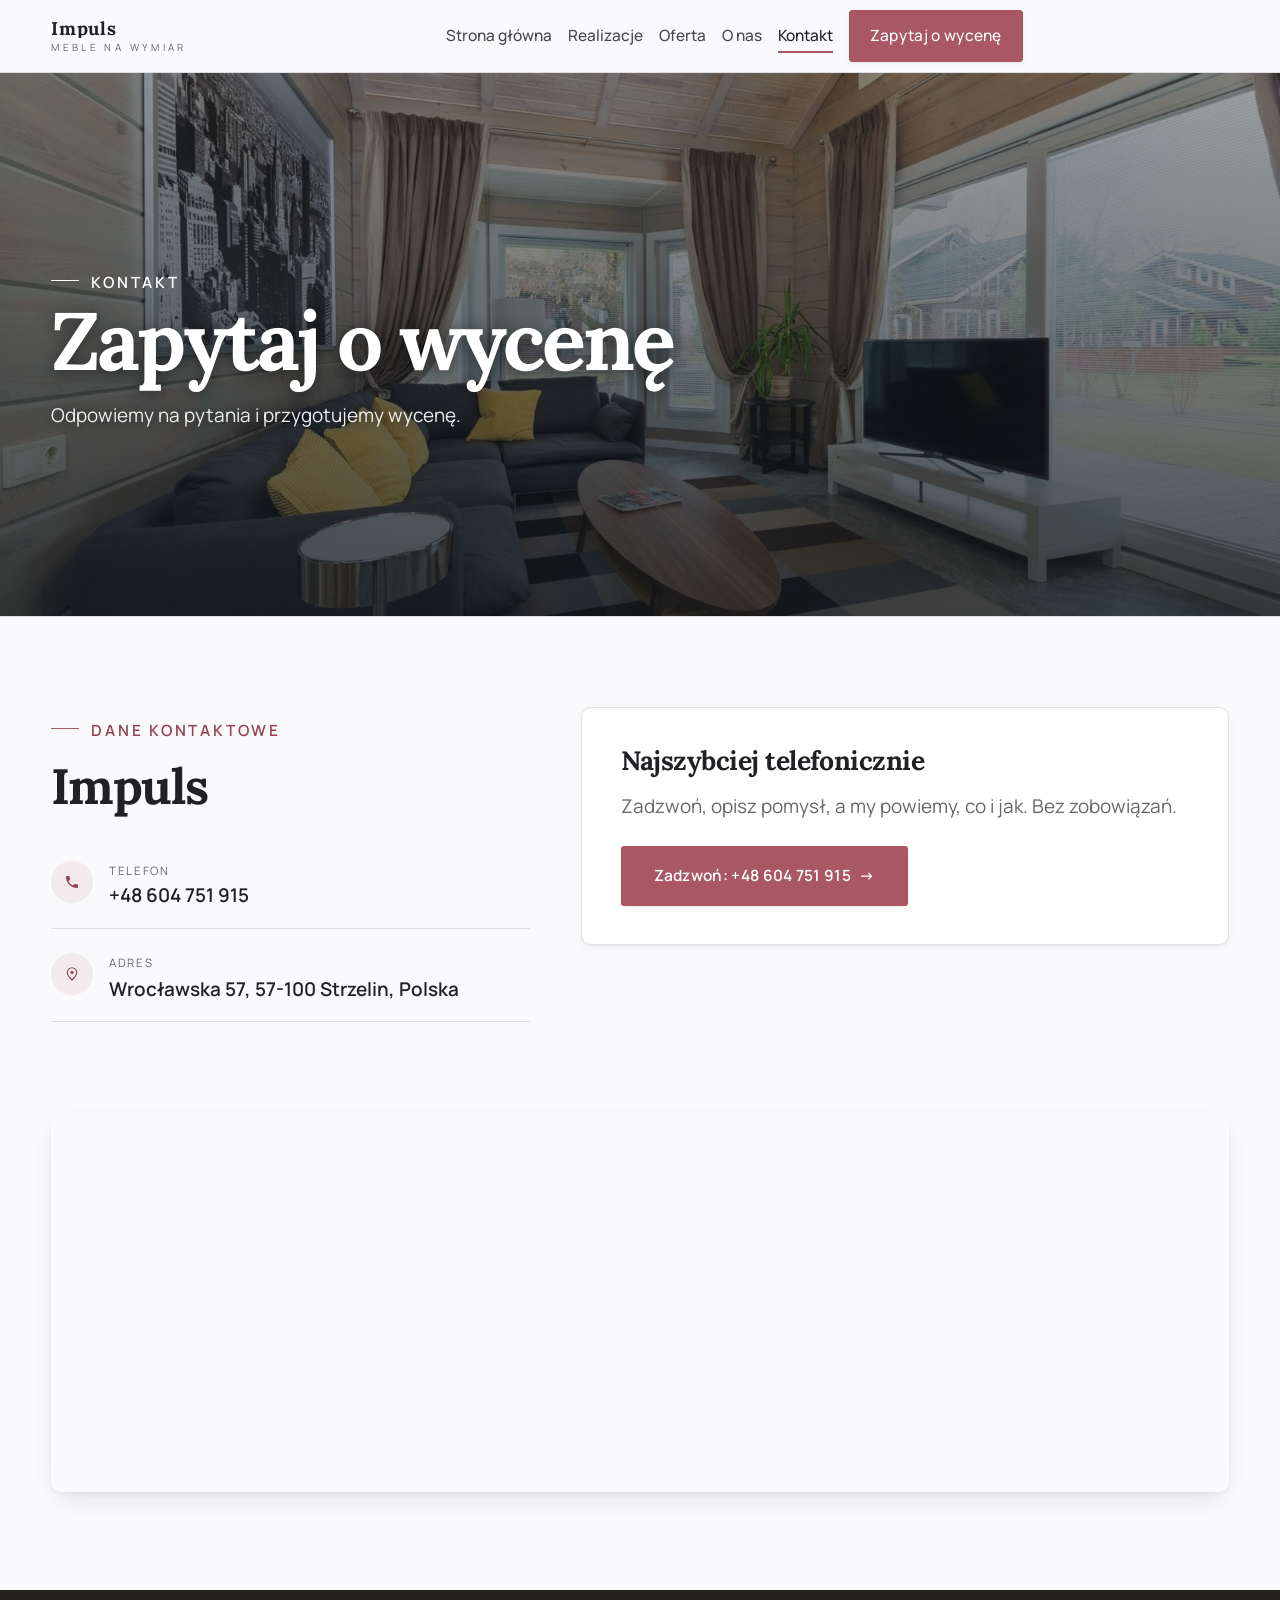
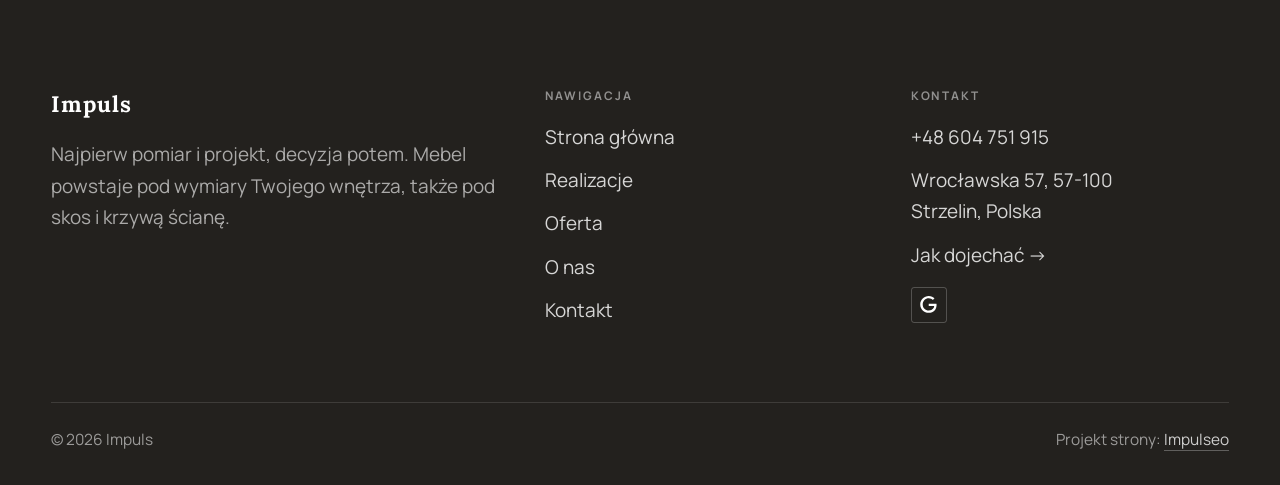
==== kontakt.html @ c678ba90 "Strona demo: impuls" ====
<!DOCTYPE html>
<html lang="pl">
<head>
<meta charset="UTF-8">
<meta name="viewport" content="width=device-width, initial-scale=1.0">
<title>Kontakt - Impuls</title>
<meta name="description" content="Kontakt Impuls - Wrocławska 57, 57-100 Strzelin, Polska">
<link rel="canonical" href="https://impulseo-pl.github.io/impuls/kontakt.html">
<meta name="robots" content="noindex, nofollow">
<meta property="og:type" content="website">
<meta property="og:locale" content="pl_PL">
<meta property="og:site_name" content="Impuls">
<meta property="og:title" content="Kontakt - Impuls">
<meta property="og:description" content="Kontakt Impuls - Wrocławska 57, 57-100 Strzelin, Polska">
<meta property="og:url" content="https://impulseo-pl.github.io/impuls/kontakt.html">
<meta property="og:image" content="https://impulseo-pl.github.io/impuls/img/og.jpg">
<meta property="og:image:width" content="1200">
<meta property="og:image:height" content="630">
<meta name="twitter:card" content="summary_large_image">
<link rel="preconnect" href="https://fonts.googleapis.com">
<link rel="preconnect" href="https://fonts.gstatic.com" crossorigin>
<link href="https://fonts.googleapis.com/css2?family=Lora:wght@500;600;700&family=Manrope:wght@400;500;600&display=swap" rel="stylesheet">
<link rel="stylesheet" href="assets/styles.css?v=93b80f6c">
</head>
<body>

<header class="nav">
  <div class="wrap nav-inner">
    <a class="brand" href="index.html"><span class="name">Impuls</span><span class="sub">Meble na wymiar</span></a>
    <nav class="nav-links">
      <a href="index.html">Strona główna</a>
      <a href="realizacje.html">Realizacje</a>
      <a href="oferta.html">Oferta</a>
      <a href="o-nas.html">O nas</a>
      <a href="kontakt.html" class="active" aria-current="page">Kontakt</a>
      <a href="kontakt.html" class="btn btn-accent">Zapytaj o wycenę</a>
    </nav>
    <button class="nav-toggle" aria-label="Menu"><span></span><span></span><span></span></button>
  </div>
</header>

<main>
<section class="pagehead">
  <img src="img/g13.jpg" alt="Impuls - Zapytaj o wycenę" width="1600" height="1068" decoding="async">
  <div class="wrap">
    <span class="eyebrow">Kontakt</span>
    <h1>Zapytaj o wycenę</h1>
    <p>Odpowiemy na pytania i przygotujemy wycenę.</p>
  </div>
</section>
<section>
  <div class="wrap contact-grid">
    <div class="reveal">
      <span class="eyebrow">Dane kontaktowe</span>
      <h2 style="margin:var(--space-4) 0 var(--space-6)">Impuls</h2>
      <div class="info-list">
        <div class="info-row"><div class="ic"><svg class="ico-tel" width="16" height="16" viewBox="0 0 24 24" fill="none" aria-hidden="true"><path d="M6.6 10.8a15.5 15.5 0 0 0 6.6 6.6l2.2-2.2a1 1 0 0 1 1-.24 11.4 11.4 0 0 0 3.6.58 1 1 0 0 1 1 1V20a1 1 0 0 1-1 1A17 17 0 0 1 3 4a1 1 0 0 1 1-1h3.5a1 1 0 0 1 1 1c0 1.25.2 2.46.58 3.6a1 1 0 0 1-.25 1l-2.23 2.2Z" fill="currentColor"/></svg></div><div><div class="lbl">Telefon</div><a class="val" href="tel:+48604751915">+48 604 751 915</a></div></div>
        <div class="info-row"><div class="ic"><svg class="ico-pin" width="16" height="16" viewBox="0 0 24 24" fill="none" aria-hidden="true"><path d="M12 21s7-6.1 7-11.5A7 7 0 0 0 5 9.5C5 14.9 12 21 12 21Z" stroke="currentColor" stroke-width="1.6" fill="none"/><circle cx="12" cy="9.5" r="2.4" fill="currentColor"/></svg></div><div><div class="lbl">Adres</div><div class="val">Wrocławska 57, 57-100 Strzelin, Polska</div></div></div>
      </div>
    </div>
    <div class="reveal">
      <div class="form">
        <h3 style="margin-bottom:var(--space-4)">Najszybciej telefonicznie</h3>
        <p class="muted" style="margin-bottom:var(--space-5)">Zadzwoń, opisz pomysł, a my powiemy, co i jak. Bez zobowiązań.</p>
        <a href="tel:+48604751915" class="btn btn-accent" style="justify-content:center">Zadzwoń: +48 604 751 915 <span class="arr">→</span></a>
      </div>
    </div>
  </div>
</section>
<section style="padding-top:0">
  <div class="wrap reveal">
    <iframe class="map" title="Impuls - Strzelin" src="https://maps.google.com/maps?q=50.7915223%2C17.0654662&z=15&output=embed" loading="lazy" referrerpolicy="no-referrer-when-downgrade"></iframe>
  </div>
</section>
</main>

<footer>
  <div class="wrap">
    <div class="foot-grid">
      <div class="foot-brand">
        <div class="name">Impuls</div>
        <p>Najpierw pomiar i projekt, decyzja potem. Mebel powstaje pod wymiary Twojego wnętrza, także pod skos i krzywą ścianę.</p>
      </div>
      <div class="foot-col">
        <h4>Nawigacja</h4>
        <a href="index.html">Strona główna</a>
        <a href="realizacje.html">Realizacje</a>
        <a href="oferta.html">Oferta</a>
        <a href="o-nas.html">O nas</a>
        <a href="kontakt.html">Kontakt</a>
      </div>
      <div class="foot-col">
        <h4>Kontakt</h4>
        <a href="tel:+48604751915">+48 604 751 915</a>
        <p>Wrocławska 57, 57-100 Strzelin, Polska</p>
        <a href="https://maps.google.com/?cid=12779707116014187311&g_mp=Cidnb29nbGUubWFwcy5wbGFjZXMudjEuUGxhY2VzLlNlYXJjaFRleHQQAhgEIAA" target="_blank" rel="noopener">Jak dojechać →</a>
      <div class="foot-soc">
        <a class="soc" href="https://maps.google.com/?cid=12779707116014187311&g_mp=Cidnb29nbGUubWFwcy5wbGFjZXMudjEuUGxhY2VzLlNlYXJjaFRleHQQAhgEIAA" target="_blank" rel="noopener" aria-label="Google - Impuls"><svg viewBox="0 0 24 24" aria-hidden="true" focusable="false"><path d="M12.48 10.92v3.28h7.84c-.24 1.84-.853 3.187-1.787 4.133-1.147 1.147-2.933 2.4-6.053 2.4-4.827 0-8.6-3.893-8.6-8.72s3.773-8.72 8.6-8.72c2.6 0 4.507 1.027 5.907 2.347l2.307-2.307C18.747 1.44 16.133 0 12.48 0 5.867 0 .307 5.387.307 12s5.56 12 12.173 12c3.573 0 6.267-1.173 8.373-3.36 2.16-2.16 2.84-5.213 2.84-7.667 0-.76-.053-1.467-.173-2.053H12.48z" fill="currentColor"/></svg></a>
      </div>
      </div>
    </div>
    <div class="foot-bot">
      <span>© 2026 Impuls</span>
      <span>Projekt strony: <a class="foot-credit" href="https://impulseo.pl" target="_blank" rel="noopener">Impulseo</a></span>
    </div>
  </div>
</footer>
<div class="sticky-reserve"><a class="sr-book" href="kontakt.html">Zapytaj o wycenę</a><a class="sr-call" href="tel:+48604751915" aria-label="Zadzwoń"><svg class="ico-tel" width="16" height="16" viewBox="0 0 24 24" fill="none" aria-hidden="true"><path d="M6.6 10.8a15.5 15.5 0 0 0 6.6 6.6l2.2-2.2a1 1 0 0 1 1-.24 11.4 11.4 0 0 0 3.6.58 1 1 0 0 1 1 1V20a1 1 0 0 1-1 1A17 17 0 0 1 3 4a1 1 0 0 1 1-1h3.5a1 1 0 0 1 1 1c0 1.25.2 2.46.58 3.6a1 1 0 0 1-.25 1l-2.23 2.2Z" fill="currentColor"/></svg></a></div>
<div class="demo-wazne" data-do="2026-10-29" data-cykl="3" hidden><svg class="dw-ico" width="13" height="13" viewBox="0 0 24 24" fill="none" aria-hidden="true"><circle cx="12" cy="12" r="8.6" stroke="currentColor" stroke-width="1.8"/><path d="M12 7.2V12l3.3 2" stroke="currentColor" stroke-width="1.8" stroke-linecap="round"/></svg><span class="dw-txt"></span></div>

<script src="assets/main.js"></script>
</body>
</html>
---- assets/styles.css ----
/* ============================================================
   STOLBASZ — premium, architektoniczny B2B fit-out
   Jasna paleta, zero brązu. System wg premium-web-craft.
   Projekt strony: Impulseo (impulseo.pl)
   ============================================================ */

:root{
  /* PALETA — jasna, architektoniczna, chłodna */
  --paper:#F3F1EC;          /* główne tło */
  --paper-2:#E6E3DB;        /* sekcje alternatywne (chłodny jasny szary) */
  --paper-3:#E6E3DB;        /* delikatne wypełnienia */
  --ink:#23211E;            /* tekst główny — chłodny grafit */
  --ink-soft:#43403A;       /* nagłówki drugorzędne */
  --muted:#87837A;          /* tekst poboczny */
  --line:rgba(35,33,30,.12);/* hairline */
  --accent:#8A6B3C;         /* stonowany petrol-slate — jedyny akcent */
  --accent-d:#6E5430;
  --accent-soft:rgba(138,107,60,.10);
  --dark:#23211E;           /* sekcje ciemne (stopka/CTA) */

  /* HOVER ZDJĘĆ — JEDEN standard dla całego silnika (decyzja K. 04.08.2026, artefakt z wariantami).
     AKTUALNE (K.+Szymon 09.08.2026, wybór z artefaktu 6 wariantów): zoom 1.05 przy 1.4s -
     przy tak długim czasie mocniejszy kadr NIE skacze, tylko „oddycha". Poprzedni standard
     (1.02 / .55s z 04.08) odbierany jako dynamiczny i szybki.
     Spoczynek lekko przygaszony, ale TYLKO tam, gdzie jest mysz (@media hover:hover) —
     na telefonie zdjęcia zostają w pełnej jasności. */
  --img-zoom:1.05;                   /* K.+Szymon 09.08: wariant F z artefaktu porównawczego */
  --img-rest:brightness(.95) saturate(.99);
  --img-hot:brightness(1.06) saturate(1.05);
  --img-dur:1.4s;                    /* K.+Szymon 09.08 (wariant F): powoli = elegancko */
  --img-ease:cubic-bezier(.16,.84,.44,1);  /* miękki ogon, efekt „oddychania" */

  /* ODSTĘPY — skala 4/8 */
  --space-1:4px; --space-2:8px; --space-3:12px; --space-4:16px; --space-5:24px;
  --space-6:32px; --space-7:48px; --space-8:64px; --space-9:96px; --space-10:128px;

  /* TYPOGRAFIA — fluid clamp() (skala podbita 16.07.2026: większe, czytelniejsze litery — uwaga Adama) */
  --text-sm:clamp(.9rem,.87rem + .12vw,1rem);
  --text-base:clamp(1.08rem,1.04rem + .18vw,1.2rem);
  --text-lg:clamp(1.24rem,1.15rem + .34vw,1.44rem);
  --text-h3:clamp(1.34rem,1.22rem + .55vw,1.66rem);
  --text-h2:clamp(2.1rem,1.66rem + 2.1vw,3.1rem);
  --text-h1:clamp(2.9rem,2.1rem + 4vw,5.1rem);

  /* PROMIENIE — architektoniczne, raczej ostre */
  --r-sm:3px; --r-md:6px; --r-lg:10px;

  /* RUCH */
  --ease:cubic-bezier(.25,.46,.45,.94); --dur:.24s;

  /* CIENIE — miękkie, warstwowe */
  --sh-sm:0 1px 2px rgba(16,24,32,.04), 0 2px 8px rgba(16,24,32,.05);
  --sh-md:0 2px 6px rgba(16,24,32,.05), 0 12px 28px -8px rgba(16,24,32,.12);
  --sh-lg:0 6px 14px rgba(16,24,32,.07), 0 26px 56px -18px rgba(16,24,32,.22);

  --hairline:1px solid var(--line);

  --font-display:'Lora',serif;
  --font-body:'Manrope',sans-serif;
}

*{box-sizing:border-box;margin:0;padding:0}
html{scroll-behavior:smooth}
body{
  font-family:var(--font-body);
  font-size:var(--text-base);
  line-height:1.65;
  color:var(--ink);
  background:var(--paper);
  -webkit-font-smoothing:antialiased;
  text-rendering:optimizeLegibility;
}
img{max-width:100%;height:auto;display:block}  /* height:auto = width/height z atrybutów trzyma proporcje (TOP#12) */
a{color:inherit;text-decoration:none}

.wrap{width:min(92%,1180px);margin-inline:auto}
section{padding-block:clamp(52px,6.5vw,96px)}

h1,h2,h3{font-family:var(--font-display);font-weight:700;line-height:1.08;letter-spacing:-.02em;color:var(--ink)}
h1{font-size:var(--text-h1);letter-spacing:-.035em}
h2{font-size:var(--text-h2);letter-spacing:-.025em}
h3{font-size:var(--text-h3)}
/* MIARA — długość wiersza. WCAG 2.2 SC 1.4.8: max 80 znaków; Butterick: 45–90.
   68ch daje realnie 72–78 znaków polskiego tekstu, czyli z zapasem pod granicą.
   Wcześniej limit miał TYLKO <p> — <li>, <blockquote> i <dd> nie miały żadnego,
   i to jedyny powód, dla którego 23 bloki na dwóch oddanych stronach jadą po
   83–106 znaków w wierszu (pomiar 07.08.2026, bramka `miara`).
   ⚠️ Listy i definicje ograniczamy TYLKO bez klasy: `ul`/`ol` z klasą to u nas
   układ (siatki kafli, menu), a nie tekst ciągły — tam miarę wyznacza układ. */
/* 60ch, nie 68ch (K. 10.08): po zmianie fontów na węższe kroje (DM Sans i spółka)
   w 68ch mieściło się ~90 znaków - bramka pikselowa słusznie zgłaszała przekroczenie
   granicy 80. Pomiar na żywej przeglądarce: 60ch = 90 znaków, 53ch = ~78 znaków, czyli normę WCAG 1.4.8. */
:root{ --miara:53ch }
p{max-width:min(100%,var(--miara))}
blockquote,
ul:not([class])>li, ol:not([class])>li,
dl:not([class])>dd{max-width:min(100%,var(--miara))}

/* ⚠️ Świadomie BEZ wyjątku `.tile p,.card p,.svc p{max-width:none}`, choć nasuwa się sam:
   te akapity BYŁY już ograniczone (stare `p{max-width:65ch}`), więc „wyjątek" nie odblokowałby
   niczego nowego — tylko ROZLUŹNIŁ stan sprzed zmiany na wszystkich demach naraz.
   `figcaption` żadna z reguł wyżej nie dotyczy, więc też nie potrzebuje zwolnienia. */

/* ŁAMANIE. `balance` wyrównuje długości wierszy w nagłówku, `pretty` pilnuje ostatniego
   wiersza akapitu, żeby nie został w nim jeden wyraz. Obsługiwane od Chrome 117 /
   Safari 17.5; starsze przeglądarki po prostu ignorują tę własność.
   `text-wrap:pretty` nie występowało dotąd ANI RAZ w silniku ani w repo klientów. */
h1,h2,h3,.lead,.lede{text-wrap:balance}
p,li,blockquote,dd{text-wrap:pretty}

.eyebrow{
  font-family:var(--font-body);
  font-size:var(--text-sm);
  font-weight:600;
  letter-spacing:.18em;
  text-transform:uppercase;
  color:var(--accent);
  display:inline-flex;align-items:center;gap:var(--space-3);
}
/* flex:none + margin-top = kreska trzyma się PIERWSZEJ linii. Wcześniej align-items:center
   centrowało ją względem całego bloku i przy zawinięciu (długi kicker typu
   „…WNĘTRZ · LESZNO · OD 2019") druga linia lądowała z brzydkim wcięciem. */
.eyebrow{align-items:flex-start}
.eyebrow>*,.eyebrow{text-wrap:balance}   /* dlugi kicker lamal sie na sierote typu samo „2019" w drugiej linii */
.eyebrow::before{content:"";width:28px;height:1px;background:var(--accent);display:inline-block;flex:none;margin-top:.62em}

.muted{color:var(--muted)}
.lead{font-size:var(--text-lg);line-height:1.55;color:var(--ink-soft);max-width:50ch}

/* ---------- BUTTONS ---------- */
.btn{
  display:inline-flex;align-items:center;gap:var(--space-2);
  font-weight:600;font-size:var(--text-sm);letter-spacing:.02em;
  padding:var(--space-4) var(--space-6);
  border-radius:var(--r-sm);
  transition:transform var(--dur) var(--ease),box-shadow var(--dur) var(--ease),background var(--dur) var(--ease);
  cursor:pointer;border:1px solid transparent;
}
.btn-accent{background:var(--accent);color:#fff;box-shadow:var(--sh-sm)}
.btn-accent:hover{background:var(--accent-d);transform:translateY(-2px);box-shadow:var(--sh-md)}
.btn-accent:active{transform:translateY(0);box-shadow:var(--sh-sm)}
.btn-ghost{background:transparent;color:var(--ink);border-color:var(--line)}
.btn-ghost:hover{border-color:var(--accent);color:var(--accent);transform:translateY(-2px)}
.btn-light{background:#fff;color:var(--ink);box-shadow:var(--sh-sm)}
.btn-light:hover{transform:translateY(-2px);box-shadow:var(--sh-md)}
.btn .arr{transition:transform var(--dur) var(--ease)}
.btn:hover .arr{transform:translateX(4px)}

/* ---------- NAV ---------- */
.nav{
  position:sticky;top:0;z-index:50;
  background:color-mix(in srgb,var(--paper) 88%,transparent);
  backdrop-filter:saturate(140%) blur(10px);
  border-bottom:var(--hairline);
}
.nav-inner{display:flex;align-items:center;justify-content:space-between;gap:var(--space-5);height:72px}
/* ANTY-NACHODZENIE (K. 05.08.2026): długa nazwa firmy + przycisk z pełnym numerem nie mieściły się w pasku
   i flex ściskał linki PONIŻEJ ich treści - "Kontakt" wchodził na ramkę "Zadzwoń +48 ...". Teraz ustępuje
   nazwa marki (skrót wielokropkiem), a menu i przycisk nigdy się nie kurczą ani nie zachodzą na siebie. */
.brand{display:flex;flex-direction:column;line-height:1;min-width:0;flex:0 1 auto}
.brand .name{font-family:var(--font-display);font-weight:800;font-size:1.35rem;letter-spacing:.04em;white-space:nowrap;overflow:hidden;text-overflow:ellipsis}
.brand .sub{font-size:.62rem;letter-spacing:.34em;text-transform:uppercase;color:var(--muted);margin-top:5px;white-space:nowrap;overflow:hidden;text-overflow:ellipsis}
.nav-links{display:flex;align-items:center;gap:var(--space-6);flex:0 0 auto}
.nav-links a{font-size:var(--text-sm);font-weight:500;color:var(--ink-soft);position:relative;padding-block:4px;white-space:nowrap;transition:color var(--dur) var(--ease)}
.nav-links a::after{content:"";position:absolute;left:0;bottom:0;width:0;height:1.5px;background:var(--accent);transition:width var(--dur) var(--ease)}
.nav-links a:hover,.nav-links a.active{color:var(--ink)}
.nav-links a:hover::after,.nav-links a.active::after{width:100%}
.nav-links .btn{padding:var(--space-2) var(--space-5)}
/* przyciski w nav: właściwy kolor (przebij .nav-links a) + bez podkreślenia */
.nav-links a.btn-accent{color:#fff}
.nav-links a.btn-ghost,.nav-links a.btn-light{color:var(--ink)}
/* CTA w pasku: NIE podkreślenie spod linków menu, ale ten sam przelatujący błysk,
   co na wszystkich innych przyciskach (zgłoszenie K. 13.08.2026 - „na hero jest efekt
   światła przechodzącego przez przycisk, na navbarze go nie ma, a mają być identyczne").
   Reguła `.nav-links a::after` jest silniejsza od `.btn::after`, więc trzeba jej
   geometrię wyzerować i wpisać połysk z nazwy - samo `display:none` gasiło efekt. */
.nav-links a.btn::after{
  display:block;content:"";position:absolute;inset:0;z-index:-1;pointer-events:none;
  width:auto;height:auto;border-radius:inherit;   /* kasuje geometrię podkreślenia (width:0;height:1.5px) */
  background:linear-gradient(100deg,transparent 32%,rgba(255,255,255,.20) 50%,transparent 68%);
  translate:-120% 0}
@media (prefers-reduced-motion:no-preference){
  .nav-links a.btn:hover::after{translate:120% 0;transition:translate .75s var(--mt-ease,cubic-bezier(.16,.84,.44,1))}
}
.nav-toggle{display:none;background:none;border:none;cursor:pointer;flex-direction:column;gap:5px;padding:8px}
.nav-toggle span{width:24px;height:2px;background:var(--ink);transition:var(--dur)}
/* Ciasny zakres MIĘDZY menu mobilnym a pełnym pulpitem: zbijamy odstępy i nazwę marki,
   żeby wszystko zmieściło się naturalnie, zanim w ogóle dojdzie do skracania wielokropkiem. */
@media(max-width:1280px) and (min-width:921px){
  .nav-links{gap:var(--space-4)}
  .nav-links .btn{padding:var(--space-2) var(--space-4)}
  .brand .name{font-size:1.15rem}
}

/* ---------- HERO (split) ---------- */
.hero{position:relative;overflow:hidden;border-bottom:var(--hairline)}
.hero-grid{display:grid;grid-template-columns:1.05fr .95fr;gap:clamp(24px,4vw,60px);align-items:center;
  padding-block:clamp(36px,4.5vw,64px)}
.hero-copy .eyebrow{margin-bottom:var(--space-5)}
.hero-copy h1{margin-bottom:var(--space-5)}
.hero-copy .lead{margin-bottom:var(--space-7)}
.hero-actions{display:flex;flex-wrap:wrap;gap:var(--space-4)}
.hero-art{position:relative;aspect-ratio:4/3;border-radius:var(--r-lg);overflow:hidden;box-shadow:var(--sh-lg)}
.hero-art img{width:100%;height:100%;object-fit:cover}
.hero-art::after{content:"";position:absolute;inset:0;background:linear-gradient(180deg,transparent 55%,rgba(18,24,28,.28))}
.hero-badge{position:absolute;left:var(--space-5);bottom:var(--space-5);z-index:2;
  background:rgba(252,252,251,.94);backdrop-filter:blur(4px);
  border-radius:var(--r-md);padding:var(--space-4) var(--space-5);box-shadow:var(--sh-md);max-width:78%}
.hero-badge strong{display:block;font-family:var(--font-display);font-size:1rem;letter-spacing:-.01em}
.hero-badge span{font-size:var(--text-sm);color:var(--muted)}

/* ---------- HERO duży / kinowy (strona główna) ---------- */
.hero-cine{position:relative;min-height:clamp(560px,82vh,840px);min-height:clamp(560px,82svh,840px);display:flex;align-items:center;overflow:hidden;border-bottom:var(--hairline)}
.hero-cine>img{position:absolute;inset:0;width:100%;height:100%;object-fit:cover;z-index:0}
.hero-cine::after{content:"";position:absolute;inset:0;z-index:1;
  background:linear-gradient(95deg,rgba(13,18,23,.86) 0%,rgba(13,18,23,.64) 32%,rgba(13,18,23,.24) 62%,rgba(13,18,23,.04) 100%)}
.hero-cine .wrap{position:relative;z-index:2;padding-block:var(--space-8)}
.hero-cine .hero-copy{max-width:660px}
.hero-cine .eyebrow{color:#fff;margin-bottom:var(--space-5)}
.hero-cine .eyebrow::before{background:#fff}
.hero-cine h1{color:#fff;margin-bottom:var(--space-5);font-size:clamp(2.9rem,2rem + 4.4vw,5.2rem);text-wrap:balance}
.hero-cine .lead{color:rgba(255,255,255,.92);max-width:48ch;margin-bottom:var(--space-7)}
.hero-cine .hero-actions{display:flex;flex-wrap:wrap;gap:var(--space-4)}
/* NISKIE OKNO (laptop z dokiem i paskami przeglądarki ma ~700-780 px wysokości widoku):
   H1 do 5.2rem + długi lead nie mieściły się i przyciski wypadały POD krawędź ekranu -
   klient widział stronę bez ani jednego CTA. Skalujemy w dół, zamiast przycinać treść. */
@media(min-width:821px) and (max-height:820px){
  .hero-cine{min-height:clamp(520px,94svh,780px)}
  .hero-cine .wrap{padding-block:var(--space-6)}
  .hero-cine h1{font-size:clamp(2.2rem,1.5rem + 2.6vw,3.6rem);margin-bottom:var(--space-4)}
  .hero-cine .eyebrow{margin-bottom:var(--space-4)}
  .hero-cine .lead{margin-bottom:var(--space-5);max-width:44ch}
}
@media(max-width:680px){
  .hero-cine{min-height:clamp(520px,76vh,640px);min-height:clamp(520px,76svh,640px);align-items:flex-end}
  .hero-cine::after{background:linear-gradient(0deg,rgba(13,18,23,.9) 6%,rgba(13,18,23,.45) 55%,rgba(13,18,23,.25) 100%)}
  .hero-cine .wrap{padding-bottom:var(--space-9)}
  /* TELEFON (~90% oglądających): lead potrafił zająć 8 linii i zepchnąć CTA poza pierwszy ekran.
     Zwężamy interlinię i skalę - treści nie ucinamy, bo to ona sprzedaje. */
  .hero-cine .lead{font-size:.98rem;line-height:1.5;margin-bottom:var(--space-5)}
  .hero-cine .eyebrow{font-size:.72rem;letter-spacing:.13em;margin-bottom:var(--space-4)}
  .hero-cine .eyebrow::before{width:20px}
  .hero-cine h1{margin-bottom:var(--space-4)}
}

/* full-bleed hero variant (podstrony) */
.pagehead{position:relative;min-height:46vh;min-height:46svh;display:flex;align-items:flex-end;overflow:hidden;border-bottom:var(--hairline)}
.pagehead img{position:absolute;inset:0;width:100%;height:100%;object-fit:cover}
/* 10.08.2026 (decyzja K.): mocniejsze przyciemnienie + cień pod tekstem. Bramka mierzyła na
   nagłówkach podstron 3,38-3,43:1 przy wymaganych 4,5 — jasne zdjęcie (hala, śnieg, niebo)
   podchodziło pod biały tekst. Zdjęcia klientów są różne, więc kontrast musi dawać WARSTWA,
   a nie szczęśliwy dobór kadru. */
.pagehead::after{content:"";position:absolute;inset:0;background:linear-gradient(180deg,rgba(18,24,28,.40),rgba(18,24,28,.76))}
.pagehead .wrap{position:relative;z-index:2;padding-block:var(--space-9);color:#fff}
.pagehead h1{color:#fff;max-width:18ch;text-shadow:0 2px 16px rgba(0,0,0,.55)}
.pagehead .eyebrow{color:#fff}
.pagehead .eyebrow::before{background:#fff}
.pagehead p{color:rgba(255,255,255,.92);margin-top:var(--space-4);max-width:54ch;text-shadow:0 1px 12px rgba(0,0,0,.5)}

/* ---------- STRIP (pasek skrótów / liczby) ---------- */
.strip{background:var(--dark);color:#fff}
/* PASEK HASEŁ — standard 04.08.2026 (decyzja K.): 5 haseł w JEDNYM rzędzie, tekst WYŚRODKOWANY,
   węższe marginesy boczne niż reszta strony (pasek ma iść szerzej), równe wysokości kolumn. */
.strip .wrap{width:min(96%,1440px);display:grid;grid-template-columns:repeat(5,1fr);
  gap:var(--space-5);padding-block:var(--space-7);align-items:stretch}
.strip .item .k{font-family:var(--font-display);font-size:clamp(1.05rem,.82rem + .85vw,1.55rem);
  font-weight:800;letter-spacing:-.02em;color:#fff;line-height:1.18;text-wrap:balance}
.strip .item .v{font-size:var(--text-sm);color:rgba(255,255,255,.66);margin-top:var(--space-2);line-height:1.4}
.strip .item{border-left:2px solid var(--accent);padding-inline:var(--space-4);
  text-align:center;display:flex;flex-direction:column;justify-content:center}
/* liczba kolumn = liczba haseł, żeby ostatnie nie zostawało samo w drugim rzędzie.
   Klasę n-N nadaje multipage.py; domyślnie (bez klasy) pasek jest 5-kolumnowy. */
.strip.n-2 .wrap{grid-template-columns:repeat(2,1fr)}
.strip.n-3 .wrap{grid-template-columns:repeat(3,1fr)}
.strip.n-4 .wrap{grid-template-columns:repeat(4,1fr);gap:var(--space-6)}
.strip.n-4 .item .k{font-size:clamp(1.3rem,1rem + 1.1vw,2rem)}
.strip.n-6 .wrap{grid-template-columns:repeat(6,1fr);gap:var(--space-4)}
.strip.n-6 .item .k{font-size:clamp(.98rem,.8rem + .7vw,1.35rem)}
/* równe łamanie: zamiast "długa linia + jedno słowo" obie linie zbliżonej długości */
.strip .item .k{text-wrap:balance}

/* ---------- SECTION HEAD ---------- */
.head{max-width:48rem;margin-bottom:var(--space-8)}
.head.center{margin-inline:auto;text-align:center}
.head .eyebrow{margin-bottom:var(--space-4)}
.head h2{margin-bottom:var(--space-4)}
.head p{color:var(--muted);font-size:var(--text-lg);line-height:1.55}
.head.center p{margin-inline:auto}

/* ---------- INTRO SPLIT ---------- */
.split{display:grid;grid-template-columns:.92fr 1.08fr;gap:clamp(28px,5vw,80px);align-items:center}
.split.rev{grid-template-columns:1.08fr .92fr}
.split.rev .split-art{order:-1}
.split-art{position:relative;aspect-ratio:5/4;border-radius:var(--r-lg);overflow:hidden;box-shadow:var(--sh-lg)}
.split-art img{width:100%;height:100%;object-fit:cover}
.split-copy h2{margin-bottom:var(--space-5)}
.split-copy p+p{margin-top:var(--space-4)}
.split-copy .btn{margin-top:var(--space-6)}

/* ---------- SERVICES (zakres) ---------- */
.svc-grid{display:grid;grid-template-columns:repeat(auto-fit,minmax(280px,1fr));gap:var(--space-5)}
.svc{background:#fff;border:var(--hairline);border-radius:var(--r-md);padding:var(--space-7) var(--space-6);
  transition:transform var(--dur) var(--ease),box-shadow var(--dur) var(--ease),border-color var(--dur) var(--ease);
  position:relative;overflow:hidden}
.svc::before{content:"";position:absolute;left:0;top:0;width:3px;height:0;background:var(--accent);transition:height var(--dur) var(--ease)}
.svc:hover{transform:translateY(-4px);box-shadow:var(--sh-md);border-color:transparent}
.svc:hover::before{height:100%}
.svc .ic{font-family:var(--font-display);font-size:.8rem;font-weight:700;letter-spacing:.12em;color:var(--accent);margin-bottom:var(--space-4)}
.svc h3{margin-bottom:var(--space-3);font-size:1.22rem}
.svc p{color:var(--muted);font-size:var(--text-base);line-height:1.6}

/* big detailed service rows */
.svc-row{display:grid;grid-template-columns:.8fr 1.2fr;gap:clamp(20px,4vw,60px);align-items:center;padding-block:var(--space-8)}
.svc-row+.svc-row{border-top:var(--hairline)}
.svc-row.rev{grid-template-columns:1.2fr .8fr}
/* Naprzemienny układ wierszy oferty: co drugi wiersz ma zdjęcie po PRAWEJ.
   Było `order:-1` — martwy kod, bo zdjęcie i tak jest pierwszym dzieckiem w HTML,
   więc wszystkie wiersze wyglądały identycznie (zdjęcie zawsze z lewej), a `rev`
   zmieniało tylko szerokość kolumn. Znalezione 29.07.2026 przy różnicowaniu kierunków
   animacji (pomiar pozycji: art.mid 390/502 przy row.mid 756 — zawsze lewa strona). */
.svc-row.rev .svc-row-art{order:2}
.svc-row-art{aspect-ratio:4/3;border-radius:var(--r-md);overflow:hidden;box-shadow:var(--sh-md)}
.svc-row-art img{width:100%;height:100%;object-fit:cover}
.svc-row h3{font-size:1.5rem;margin-bottom:var(--space-4)}
.svc-row .num{font-family:var(--font-display);font-size:.85rem;font-weight:700;letter-spacing:.14em;color:var(--accent);display:block;margin-bottom:var(--space-3)}
.svc-row ul{list-style:none;margin-top:var(--space-4);display:flex;flex-direction:column;gap:var(--space-2)}
.svc-row li{position:relative;padding-left:var(--space-5);color:var(--muted);font-size:var(--text-base)}
.svc-row li::before{content:"";position:absolute;left:0;top:.62em;width:8px;height:1px;background:var(--accent)}

/* ---------- GALLERY (realizacje) ---------- */
.gallery{display:grid;grid-template-columns:repeat(12,1fr);gap:var(--space-4);grid-auto-rows:200px}
/* GALERIA MASONRY — pionowe zdjęcia (portrety beauty/wellness) bez przycinania: kolumny, height auto */
.gallery-masonry{column-count:3;column-gap:var(--space-4)}
@media(max-width:900px){.gallery-masonry{column-count:2}}
@media(max-width:560px){.gallery-masonry{column-count:1}}
.gallery-masonry .m-tile{break-inside:avoid;margin:0 0 var(--space-4);padding:0;position:relative;overflow:hidden;border-radius:var(--r-md);border:1px solid var(--line)}
.gallery-masonry .m-tile img{width:100%;height:auto;display:block}
.gallery-masonry .m-tile .cap{position:absolute;left:0;right:0;bottom:0;padding:var(--space-4);color:#fff;background:linear-gradient(0deg,rgba(0,0,0,.55),transparent);font-size:var(--text-sm)}
.gallery-masonry .m-tile .cap small{display:block;font-weight:400;opacity:.78;letter-spacing:.04em;text-transform:uppercase;font-size:.66rem;margin-top:3px}
.tile{position:relative;overflow:hidden;border-radius:var(--r-md);box-shadow:var(--sh-sm);
  transition:transform var(--dur) var(--ease),box-shadow var(--dur) var(--ease)}
.tile img{width:100%;height:100%;object-fit:cover;
  transition:transform var(--img-dur) var(--img-ease),filter var(--img-dur) var(--img-ease)}
.tile:hover{box-shadow:var(--sh-md)}
.tile .cap{position:absolute;left:0;right:0;bottom:0;padding:var(--space-5) var(--space-4) var(--space-4);
  /* mocniejszy spad + cien pod tekstem: na JASNYCH zdjeciach klienta (biale fronty, sciany)
     slaby gradient dawal kontrast ~1.5:1 zamiast wymaganych 3.6:1 (bramka wygladu, 10.08.2026) */
  background:linear-gradient(transparent 10%,rgba(18,24,28,.55) 40%,rgba(18,24,28,.88) 68%,rgba(18,24,28,.99));color:#fff;
  text-shadow:0 1px 2px rgba(0,0,0,.85),0 2px 10px rgba(0,0,0,.55);
  font-size:var(--text-sm);font-weight:600;letter-spacing:.01em;
  opacity:0;transform:translateY(8px);transition:var(--dur) var(--ease)}
.tile:hover .cap{opacity:1;transform:translateY(0)}
.tile .cap small{display:block;font-weight:400;opacity:.78;letter-spacing:.04em;text-transform:uppercase;font-size:.66rem;margin-top:3px}
/* bento spans */
.t-wide{grid-column:span 6}
.t-tall{grid-column:span 6;grid-row:span 2}
.t-std{grid-column:span 6}
.t-third{grid-column:span 4}
.t-two3{grid-column:span 8}

/* ---------- TRUST / WIARYGODNOŚĆ ---------- */
.trust{background:var(--paper-2)}
.trust-grid{display:grid;grid-template-columns:repeat(auto-fit,minmax(240px,1fr));gap:var(--space-5);margin-top:var(--space-7)}
.trust-card{background:#fff;border-radius:var(--r-md);padding:var(--space-7) var(--space-6);box-shadow:var(--sh-sm);border-top:3px solid var(--accent)}
.trust-card .big{font-family:var(--font-display);font-size:clamp(1.8rem,1.3rem + 1.6vw,2.6rem);font-weight:800;letter-spacing:-.02em;color:var(--ink);line-height:1}
.trust-card h3{font-size:1.12rem;margin:var(--space-3) 0 var(--space-2)}
.trust-card p{color:var(--muted);font-size:var(--text-base);line-height:1.55}

/* ---------- CTA band ---------- */
.cta{background:var(--dark);color:#fff;position:relative;overflow:hidden}
/* telefon w CTA: na ciemnym tle biały (domyślnie), rodziny z JASNYM tłem CTA
   nadpisują to u siebie - wcześniej kolor siedział w stylu inline i wygrywał z rodziną. */
.cta .btn-ghost-cta{color:#fff;border-color:rgba(255,255,255,.3)}
.cta .wrap{display:grid;grid-template-columns:1.4fr .6fr;gap:var(--space-7);align-items:center;position:relative;z-index:2}
.cta h2{color:#fff;max-width:20ch}
.cta p{color:rgba(255,255,255,.74);margin-top:var(--space-4)}
.cta-actions{display:flex;flex-direction:column;gap:var(--space-3);align-items:flex-start}
.cta::before{content:"";position:absolute;right:-80px;top:-80px;width:360px;height:360px;border-radius:50%;
  background:radial-gradient(circle,var(--accent-soft),transparent 70%)}

/* ---------- CONTACT ---------- */
.contact-grid{display:grid;grid-template-columns:.85fr 1.15fr;gap:clamp(28px,4vw,56px);align-items:start}
.info-list{display:flex;flex-direction:column;gap:var(--space-2)}
.info-row{display:flex;gap:var(--space-4);align-items:flex-start;padding-block:var(--space-4);border-bottom:var(--hairline)}
.info-row .ic{flex:none;width:42px;height:42px;display:grid;place-items:center;border-radius:50%;
  background:var(--accent-soft);color:var(--accent);font-size:1.05rem}
.info-row .lbl{font-size:.72rem;letter-spacing:.14em;text-transform:uppercase;color:var(--muted)}
.info-row .val{font-weight:600;font-size:var(--text-base);margin-top:2px}
.info-row a.val:hover{color:var(--accent)}
.map{border:none;border-radius:var(--r-lg);box-shadow:var(--sh-md);width:100%;height:100%;min-height:380px;filter:grayscale(.2) contrast(1.02)}
.form{background:#fff;border:var(--hairline);border-radius:var(--r-lg);padding:clamp(24px,3vw,40px);box-shadow:var(--sh-sm)}
.form .fld{margin-bottom:var(--space-5)}
.form label{display:block;font-size:var(--text-sm);font-weight:600;margin-bottom:var(--space-2)}
.form input,.form textarea{width:100%;font-family:inherit;font-size:var(--text-base);color:var(--ink);
  padding:var(--space-4);border:var(--hairline);border-radius:var(--r-sm);background:var(--paper);transition:border-color var(--dur)}
.form input:focus,.form textarea:focus{outline:none;border-color:var(--accent);background:#fff}
.form textarea{resize:vertical;min-height:120px}
.form .note{font-size:var(--text-sm);color:var(--muted);margin-top:var(--space-3)}

/* ---------- FOOTER ---------- */
footer{background:var(--dark);color:#fff;padding-block:var(--space-9) var(--space-6)}
.foot-grid{display:grid;grid-template-columns:1.4fr 1fr 1fr;gap:var(--space-7);margin-bottom:var(--space-8)}
.foot-brand .name{font-family:var(--font-display);font-weight:800;font-size:1.4rem;letter-spacing:.04em}
.foot-brand p{color:rgba(255,255,255,.62);margin-top:var(--space-4);font-size:var(--text-base);max-width:38ch}
.foot-col h4{font-size:.74rem;letter-spacing:.16em;text-transform:uppercase;color:rgba(255,255,255,.5);margin-bottom:var(--space-4)}
.foot-col a,.foot-col p{display:block;color:rgba(255,255,255,.82);font-size:var(--text-base);margin-bottom:var(--space-3)}
.foot-col a:hover{color:#fff}
.foot-bot{border-top:1px solid rgba(255,255,255,.12);padding-top:var(--space-5);display:flex;justify-content:space-between;flex-wrap:wrap;gap:var(--space-3);
  font-size:var(--text-sm);color:rgba(255,255,255,.55)}
.foot-bot a:hover{color:#fff}
/* Podpis w stopce = klikalny link do impulseo.pl (31.07.2026). Ma być WIDOCZNIE klikalny,
   ale nie krzyczeć - stąd sam kolor jaśniejszy + delikatne podkreślenie na najeździe. */
.foot-bot a.foot-credit{color:rgba(255,255,255,.78);text-decoration:none;border-bottom:1px solid rgba(255,255,255,.28)}
.foot-bot a.foot-credit:hover{color:#fff;border-bottom-color:#fff}

/* ---------- REVEAL ---------- */
.reveal{opacity:0;transform:translateY(22px);transition:opacity .6s var(--ease),transform .6s var(--ease)}
.reveal.in{opacity:1;transform:none}

/* ---------- RESPONSIVE ---------- */
@media(max-width:920px){
  .hero-grid,.split,.split.rev,.svc-row,.svc-row.rev,.cta .wrap,.contact-grid,.foot-grid{grid-template-columns:1fr}
  .split.rev .split-art,.svc-row.rev .svc-row-art{order:0}
  .hero-art{aspect-ratio:16/10;max-height:420px}
  .strip .wrap,.strip.n-2 .wrap,.strip.n-3 .wrap,.strip.n-4 .wrap,.strip.n-6 .wrap{grid-template-columns:repeat(2,1fr);gap:var(--space-6)}
  .strip .item .k,.strip.n-6 .item .k{font-size:clamp(1.3rem,1.1rem + 1vw,2rem)}
  .gallery{grid-auto-rows:180px}
  .t-wide,.t-tall,.t-std,.t-third,.t-two3{grid-column:span 6}
  .t-tall{grid-row:span 1}
  .cta-actions{flex-direction:row;flex-wrap:wrap}
  .foot-grid{gap:var(--space-6)}
}
@media(max-width:680px){
  .nav-links{position:fixed;inset:72px 0 auto 0;background:var(--paper);flex-direction:column;align-items:stretch;
    gap:0;padding:var(--space-4) 6%;border-bottom:var(--hairline);box-shadow:var(--sh-md);
    transform:translateY(-120%);transition:transform var(--dur) var(--ease)}
  .nav-links.open{transform:translateY(0)}
  .nav-links a{padding-block:var(--space-4);border-bottom:var(--hairline)}
  .nav-links .btn{margin-top:var(--space-3);justify-content:center}
  .nav-toggle{display:flex}
  .strip .wrap,.strip.n-2 .wrap,.strip.n-3 .wrap,.strip.n-4 .wrap,.strip.n-6 .wrap{grid-template-columns:1fr}
  .gallery{grid-template-columns:repeat(6,1fr)}
  .foot-grid{grid-template-columns:1fr}
}
@media(prefers-reduced-motion:reduce){
  /* audyt 09.08 TOP#14: samo skrócenie duration przy animacji INFINITE = stroboskop
     (pętla .01ms miga ekranem); iteration-count:1 gasi pętlę naprawdę. Pseudoelementy
     też - tła hero (gastro/studio) animują ::before/img, blanket na * ich nie łapał. */
  *,*::before,*::after{animation-duration:.01ms!important;animation-iteration-count:1!important;animation-delay:0s!important;transition:none!important}
  .reveal{opacity:1!important;transform:none!important}
  html{scroll-behavior:auto}
}

/* ============================================================
   PREMIUM LAYER — destylat deep-researchu branż (anty-AI, spokój).
   Zmienne STOLBASZ (--accent/--ink/--paper/--line/--dark). Ruch ledwo
   zauważalny, krzywa cubic-bezier(.16,.84,.44,1); prefers-reduced-motion
   pokryte blanketem wyżej. Karty hairline zamiast cieni = #1 sygnał „nie-AI".
   ============================================================ */

/* więcej oddechu między sekcjami (liderzy: 110-130px) */
section{padding-block:clamp(64px,8vw,128px)}

/* 1) Aksamitny reveal — dłuższa, miękka krzywa zamiast „skoku" */
.reveal{transition:opacity .9s cubic-bezier(.16,.84,.44,1),transform .9s cubic-bezier(.16,.84,.44,1);will-change:opacity,transform}
/* stagger TYLKO w galerii (tam pozycja = porządek dzieci) */
.gallery .reveal:nth-child(2){transition-delay:.07s}
.gallery .reveal:nth-child(3){transition-delay:.14s}
.gallery .reveal:nth-child(4){transition-delay:.21s}
.gallery .reveal:nth-child(5){transition-delay:.28s}
.gallery .reveal:nth-child(6){transition-delay:.35s}

/* 2) Hero STATYCZNY na .hero-cine — Ken Burns CAŁKIEM WYŁĄCZONY 26.06 (3. zgłoszenie Szymona).
   GENEZA: animowanie scale na <img> hero z teksturami (cegły/framugi) re-samplinguje obraz
   klatka po klatce → na części ekranów drobne drganie/shimmer = „heroshot się trzęsie".
   translateY usunięto wcześniej, scale-only + will-change/GPU NIE wystarczyły do GWARANCJI gładkości.
   Krzysztof zażądał pewności („make sure, że błąd się nie pojawi") > efekt. Zero animacji = 0% drgania.
   Delikatny zoom zostaje TYLKO w pełnoekranowych hero gastro/studio (hg-bg/hs-bg — tło, inny
   mechanizm, chwalone, nigdy nie zgłaszane). NIE wracać do KB na .hero-cine bez realnego testu
   na sprzęcie klienta — to ryzyko regresji „trzęsienia”. */
/* BEZPIECZNY "wow" na hero = jednorazowy FADE-IN (opacity), nie zoom.
   opacity nie dotyka bitmapy → gładkie na KAŻDYM zdjęciu/ekranie/GPU, zero ryzyka migotania.
   Geometryczny ruch (scale/translate) na .hero-cine jest ZAKAZANY (bramka pilnuje). */
@keyframes heroFade{from{opacity:0}to{opacity:1}}
.hero-cine>img{transform:none;animation:heroFade 1.1s ease-out both}

/* 3) Akcentowy hairline pod nagłówkiem sekcji, który „rysuje się" przy wejściu */
.head h2{position:relative;padding-bottom:18px}
.head h2::after{content:"";position:absolute;left:0;bottom:0;height:1px;width:0;background:var(--accent);transition:width 1s cubic-bezier(.16,.84,.44,1) .15s}
.head.center h2::after{left:50%;transform:translateX(-50%)}
.head.reveal.in h2::after,.head.center.reveal.in h2::after{width:54px}

/* 4) Karty HAIRLINE zamiast cieni/zaokrągleń (najmocniejszy anty-AI detal) */
.svc{background:transparent;border:1px solid var(--line);border-radius:var(--r-sm);box-shadow:none}
.svc:hover{box-shadow:none;border-color:var(--accent);transform:translateY(-3px)}
.trust-card{background:transparent;box-shadow:none;border:1px solid var(--line);border-top:2px solid var(--accent);border-radius:var(--r-sm)}
.tile{box-shadow:none;border-radius:var(--r-sm)}
.tile:hover{box-shadow:none}

/* 5) Sticky-nav kondensuje się po przewinięciu (sygnał dopracowania) */
.nav{transition:box-shadow .4s ease,background .4s ease}
.nav.is-stuck{box-shadow:0 1px 0 var(--line),0 14px 30px -24px rgba(0,0,0,.45)}
.nav-inner{transition:height .35s var(--ease)}
.nav.is-stuck .nav-inner{height:60px}

/* 6) MANIFESTO — pełnoekranowy cytat-bohater (zastępuje generyczne „Dlaczego my") */
.manifesto{background:var(--paper-2);text-align:center}
.manifesto .wrap{max-width:60rem}
.manifesto p{font-family:var(--font-display);font-style:italic;font-size:clamp(1.6rem,1rem + 2.4vw,2.8rem);line-height:1.32;color:var(--ink-soft);margin-inline:auto;max-width:26ch;position:relative;padding-top:var(--space-8)}
.manifesto p::before{content:"";position:absolute;top:0;left:50%;transform:translateX(-50%);width:54px;height:1px;background:var(--accent)}
.manifesto p span{color:var(--accent);font-style:italic}

/* 7) GATEWAYS — 3 duże bramy-zdjęcia (zamiast paska menu usług) */
.gateways{display:grid;grid-template-columns:repeat(3,1fr);gap:var(--space-4)}
.gateway{position:relative;aspect-ratio:3/4;overflow:hidden;border-radius:var(--r-sm);display:block}
.gateway img{width:100%;height:100%;object-fit:cover;
  transition:transform var(--img-dur) var(--img-ease),filter var(--img-dur) var(--img-ease)}
.gateway::after{content:"";position:absolute;inset:0;background:linear-gradient(180deg,transparent 38%,rgba(18,24,28,.74))}
/* ===== HOVER ZDJĘĆ — jedno miejsce dla WSZYSTKICH kafli ze zdjęciem (K. 04.08.2026) ===== */
@media(hover:hover){
  .tile img,.gateway img,.m-tile img{filter:var(--img-rest)}
  .tile:hover img,
  .gateway:hover img,
  .m-tile:hover img{transform:scale(var(--img-zoom));filter:var(--img-hot)}
}
.m-tile img{transition:transform var(--img-dur) var(--img-ease),filter var(--img-dur) var(--img-ease)}
.gateway .g-ttl{position:absolute;left:0;right:0;bottom:0;z-index:2;padding:var(--space-6) var(--space-5);color:#fff;font-family:var(--font-display);font-size:1.45rem;letter-spacing:-.01em;line-height:1.15}
.gateway .g-ttl small{display:block;font-family:var(--font-body);font-size:var(--text-sm);font-weight:400;opacity:.82;letter-spacing:.03em;margin-top:5px}
@media(max-width:760px){.gateways{grid-template-columns:1fr}.gateway{aspect-ratio:16/10}}

/* 8) LOGO klienta w nagłówku (gdy podane --logo) */
/* 52px domyślnie (feedback Bartka 06.07.2026: 40px ginęło, uwaga padła 3x; ~56px sprawdzone na żywym demie anna-borowiec-makeup) */
.brand-logo{height:64px;width:auto;max-width:300px;object-fit:contain;display:block}
.nav.is-stuck .brand-logo{height:52px}
@media(max-width:680px){.brand-logo{height:46px;max-width:210px}}


/* === RWD: nagłówki na wąskich ekranach (dodane 17.07.2026 razem z fixem clamp) ===
   Po przywróceniu działania clamp() dolna granica --text-h1 (2.9rem) rozpychała
   dokument przy długich polskich słowach na telefonach. Tu ją zjeżdżamy. */
@media (max-width:560px){
  :root{
    --text-h1:clamp(1.9rem, 1.15rem + 4.4vw, 2.7rem);
    --text-h2:clamp(1.5rem, 1rem + 3vw, 2.1rem);
  }
  .hero-cine h1{font-size:clamp(1.9rem, 1.15rem + 4.4vw, 2.7rem)}
  h1,h2{overflow-wrap:break-word}
}

/* GODZINY (godziny_grid z briefu) — dzień po lewej, godziny po prawej. Wcześniej BRAK stylu
   powodował sklejenie "Poniedziałek-Piątek8:00-20:00" (dodane 2026-07-21). Neutralne dla dem bez grafiku. */
.godz{display:flex;flex-direction:column;gap:2px;max-width:440px;margin-top:8px}
.godz-row{display:flex;justify-content:space-between;align-items:baseline;gap:24px;padding:10px 0;border-bottom:1px solid var(--line)}
.godz-row:last-child{border-bottom:0}
.godz-row b{font-weight:600;color:var(--ink)}
.godz-row span{color:var(--muted);white-space:nowrap}

/* === FAQ (lekcja 08.08.2026) ===
   Sekcja faq_klinika() trafia NIE tylko do rodziny „klinika" (multipage.py: także układ FACHOWCY),
   a style leżały wyłącznie w families/klinika.css — u hydraulika/dekarza FAQ renderowało się jako
   goła lista <details> z domyślnym trójkącikiem przeglądarki (wpadka: demo Instalatorstwo Gała).
   Dlatego baza. Rodzina może to nadpisać na wierzchu. */
.faq-list{max-width:48rem;margin:var(--space-8) auto 0;display:flex;flex-direction:column;gap:var(--space-3)}
.faq-item{border:1px solid var(--line);border-radius:var(--r-md);background:var(--paper);padding:var(--space-4) var(--space-5)}
.faq-item summary{font-family:var(--font-display);font-weight:600;color:var(--ink);cursor:pointer;list-style:none;display:flex;justify-content:space-between;gap:1rem}
.faq-item summary::-webkit-details-marker{display:none}
.faq-item summary::after{content:"+";color:var(--accent-d);font-weight:700;font-size:1.2rem;line-height:1}
.faq-item[open] summary::after{content:"-"}
.faq-item p{color:var(--ink-soft);font-size:var(--text-base);line-height:1.6;margin:var(--space-3) 0 0}

/* === LICZBA OPINII PRZY SEKCJI OPINII (08.08.2026, wzorzec irismeble.pl, decyzja K.) ===
   Trzy cytaty bez kontekstu czyta się jak „firma ma trzy opinie". Ta linijka mówi wprost,
   ile ich jest naprawdę - dane i tak przychodzą z reconu i szły dotąd wyłącznie do hero.
   Baza, nie rodzina: sekcja opinii renderuje się we WSZYSTKICH układach, a style opinii
   leżą per rodzina - bez tego u części rodzin linijka byłaby gołym tekstem (ta sama pułapka
   co z FAQ wyżej). Rodzina może nadpisać na wierzchu. */
.op-meta{
  text-align:center;margin:calc(var(--space-3) * -1) 0 var(--space-6);
  color:var(--muted);font-size:var(--text-base);letter-spacing:.01em;
}
.op-meta .ico-star{color:var(--accent-d);margin-right:2px}

/* --- licznik ważności DEMA (pomysł K. 09.08) - tylko wersje pokazowe --- */
.demo-wazne{position:fixed;top:calc(var(--nav-h, 64px) + 14px);right:14px;z-index:95;
  display:inline-flex;align-items:center;gap:.45em;
  background:rgba(21,25,28,.82);color:#fff;font-size:.72rem;font-weight:600;letter-spacing:.01em;
  padding:.42em .8em .42em .62em;border-radius:999px;backdrop-filter:saturate(140%) blur(8px);
  border:1px solid rgba(255,255,255,.14);box-shadow:0 10px 24px -14px rgba(0,0,0,.6);
  pointer-events:none;
  /* NIE pokazuje się przy wejściu (K. 09.08) - wjeżdża dopiero po zejściu z hero */
  opacity:0;transform:translateY(-10px);
  transition:opacity .7s var(--ease),transform .7s var(--ease)}
.demo-wazne.is-on{opacity:1;transform:none}
.demo-wazne .dw-ico{flex:none;opacity:.85}
.demo-wazne b{font-weight:700;font-variant-numeric:tabular-nums;color:#FFD9A3}
.demo-wazne .dw-zeg{font-variant-numeric:tabular-nums;font-feature-settings:"tnum";
  opacity:.72;margin-left:.15em;letter-spacing:.01em}
.demo-wazne.is-pilne{background:rgba(150,32,28,.9);border-color:rgba(255,255,255,.2)}
.demo-wazne .dw-pilne{color:#FFE0DE}
@media(max-width:820px){.demo-wazne{top:auto;bottom:70px;right:10px}}

/* --- pasek mini-opinii pod hero (audyt 09.08 TOP#27) - tylko przy realnych recenzjach --- */
.opinie-mini{padding-block:0;border-bottom:var(--hairline)}
.opinie-mini .om-row{display:grid;grid-template-columns:repeat(3,1fr);gap:var(--space-6);padding-block:var(--space-5)}
.opinie-mini .om-item blockquote{font-size:var(--text-sm);color:var(--ink-soft);line-height:1.5;margin:0}
.opinie-mini .om-autor{display:block;margin-top:var(--space-2);font-size:.78rem;font-weight:600;color:var(--muted);letter-spacing:.04em}
@media(max-width:820px){.opinie-mini .om-row{grid-template-columns:1fr;gap:var(--space-4)}
  .opinie-mini .om-item:nth-child(n+3){display:none}}

/* --- AKCENT-TEKST (audyt 09.08 TOP#11/12, decyzja K.) ---------------------------
   Kolor firmowy jest jasny, dopóki nie musi być literą. --accent zostaje żywy
   (kreski, przyciski, pasek haseł); litera akcentowa na JASNYM tle bierze
   --accent-text (dokleja palette_auto; domyślnie accent-d). Tylko color -
   border/background/pseudo zostają żywe. Ciemna sekcja CTA = wyjątek. */
:root{--accent-text:var(--accent-d)}
.eyebrow, .svc .ic, .svc-row .num, .info-row .ic, .info-row a.val:hover,
.manifesto p span, .faq-item summary::after, .op-meta .ico-star, .op-star,
.fu-cta, .obszar-list li:hover, .btn-ghost:hover, .nav.nav-solid .brand .sub,
.proces-os .pc-cur, .os-on .proces-os .proces-line > li.os-done .pno { color:var(--accent-text) }
.cta .eyebrow { color:var(--accent) }

/* --- dostępność (audyt 09.08 TOP#23, podzbiór bezpieczny) --- */
html{scroll-padding-top:84px}                       /* kotwice nie chowają się pod sticky-nav */
:focus-visible{outline:2px solid var(--accent-text);outline-offset:2px}  /* widoczny fokus tylko z klawiatury */
main{display:block}

/* --- kafelek „Zobacz opinie w Google" (K. 09.08) - znak marki zamiast gołego linku --- */
.op-meta{text-align:center;max-width:none;margin-inline:auto}
.op-google{display:inline-flex;align-items:center;gap:.6em;
  padding:.62em 1.15em;border:1px solid var(--line);border-radius:999px;
  background:var(--paper);color:var(--ink);font-size:var(--text-sm);font-weight:600;
  transition:border-color var(--dur) var(--ease),box-shadow var(--dur) var(--ease),transform var(--dur) var(--ease)}
.op-google .op-g-ico{flex:none}                        /* oficjalny 4-kolorowy znak Google */
.op-google .arr{transition:transform var(--dur) var(--ease)}
.op-google:hover{border-color:var(--accent);box-shadow:var(--sh-sm);transform:translateY(-1px)}
.op-google:hover .arr{transform:translateX(3px)}

/* ============================================================
   HOVER KART I KAFLI - JEDEN STANDARD DLA WSZYSTKICH RODZIN (K. 10.08:
   „każde demo ma wyglądać tak premium"). Wcześniej premium-hover miała tylko
   rodzina fachowców (.fu-row), reszta rodzin renderowała karty bez reakcji.
   Zasada ta sama: reakcja NATYCHMIAST (0s), gaśnięcie łagodne; ledwie widoczne
   tło, kreska akcentu z lewej, strzałka rusza. Zero cieni-poduszek.
   ⛔ Świadomie POMIJAMY kafle ze zdjęciem (.tile/.gateway/.m-tile) - tam działa
   już zoom 1.05/1.4s i dokładanie ramek by go zabiło.
   ============================================================ */
.card, .svc, .gateway-txt, .menu-cat, .prod-card, .pak-card, .faq-item, .obj-tile{
  position:relative;transition:background .22s ease-out,border-color .22s ease-out}
.card::before, .menu-cat::before, .prod-card::before, .pak-card::before{
  content:"";position:absolute;left:0;top:0;bottom:0;width:3px;background:var(--accent);
  transform:scaleY(0);transform-origin:top;transition:transform .09s ease-out;border-radius:2px}
@media(hover:hover){
  .card:hover, .svc:hover, .menu-cat:hover, .prod-card:hover, .pak-card:hover{
    background:color-mix(in srgb,var(--accent) 9%,transparent);
    border-color:color-mix(in srgb,var(--accent) 45%,var(--line));
    transition-duration:0s}
  .card:hover::before, .menu-cat:hover::before,
  .prod-card:hover::before, .pak-card:hover::before{transform:scaleY(1)}
  .card:hover .arr, .svc:hover .arr, .menu-cat:hover .arr{transform:translateX(.3rem)}
}
.card .arr, .svc .arr, .menu-cat .arr{display:inline-block;transition:transform .1s ease-out}

/* ============================================================
   PLAKIETKA OPINII GOOGLE (K. 13.08.2026, wzór od Marcelego)
   Jedna forma we WSZYSTKICH układach hero (hg/hk/hs/ha/hd/tb/kt) zamiast
   gołego tekstu „★ Ocena 4,4 w Google · 7 opinii". Cudza ocena to najmocniejszy
   dowód zaufania na stronie - ma wyglądać jak odznaka, nie jak podpis.
   Tło i obwódka liczone z KOLORU TEKSTU, więc ta sama plakietka działa na
   ciemnym zdjęciu (biały napis → jasna mgiełka) i na jasnej sekcji (ciemny
   napis → delikatny szary). Zero osobnych wariantów do utrzymania.
   ============================================================ */
.g-badge{
  display:inline-flex;align-items:center;gap:.62em;
  padding:.52em 1em;border-radius:999px;
  background:color-mix(in srgb,currentColor 8%,transparent);
  border:1px solid color-mix(in srgb,currentColor 20%,transparent);
  -webkit-backdrop-filter:blur(6px);backdrop-filter:blur(6px);
  font-size:.98rem;line-height:1;font-weight:500;letter-spacing:.01em;
  white-space:nowrap;vertical-align:middle;max-width:100%}
.g-badge .gb-ico,.g-badge .gb-stars{flex:none}
.g-badge .gb-ocena{font-weight:700;font-size:1.08em;letter-spacing:.01em}
.g-badge .gb-txt{opacity:.92}
@media(max-width:560px){
  .g-badge{gap:.45em;padding:.45em .8em;font-size:.86rem}
  .g-badge .gb-stars{width:62px;height:12.4px}
  .g-badge .gb-ico{width:16px;height:16px}
}

/* === rodzina: rzemioslo === */
/* ============================================================
   RODZINA: RZEMIOSŁO — stolarstwo, meble na wymiar, kamieniarstwo,
   granit, parapety, wnętrza premium (skórki: wood, stone, lux, modern).

   GENEZA (05.08.2026): ta rodzina była zmapowana w multipage.py (FAMILY),
   ale NIE MIAŁA pliku wyglądu — a silnik dokleja go tylko, jeśli istnieje.
   Skutek: meble, stolarka i kamieniarstwo dostawały NAJUBOŻSZY wariant
   strony w całym silniku (goły base), podczas gdy „fachowcy" mieli 181 linii
   wzbogacenia. Licznik próśb @claude (zmiany-raport.py) pokazał to jako
   największe skupisko skarg: „zrób w stylu Murago", „to jest strasznie
   monotonne i nudne", „przyłóż się", „proporcje się nie zgadzają, zbyt mały
   tekst", „układ naprzemienny", „mało przestrzeni zapełnionej".

   IDEA: rzemiosło sprzedaje się MATERIAŁEM i DETALEM, nie szybkością dojazdu.
   Stąd: duże kadry, powietrze wokół treści, editorial zamiast kart z ramkami,
   naprzemienny rytm sekcji. Zero nowych klas HTML — stylujemy to, co silnik
   już generuje (split / gateways / gallery / hero-cine), więc plik jest
   w 100% addytywny: nie dotyka innych rodzin i nie wymaga zmian w Pythonie.

   ⚠️ NIE RUSZAĆ: paska haseł (.strip .k/.v — reguła K. z 04.08: 5 obok siebie,
   wyśrodkowane) ani hoveru zdjęć (zoom 1.02 z base.css). Oba są ustalone.
   ============================================================ */

/* --- HERO: więcej powietrza, mocniejszy kontrast wielkości ---------------
   Agata/Mateusz wielokrotnie: „zbyt mały tekst", „mało przestrzeni".
   Rzemiosło znosi duży, spokojny nagłówek — to nie jest strona awaryjna. */
.hero-copy .lead{max-width:52ch;font-size:var(--text-lg);line-height:1.6}
.hero-copy h1{letter-spacing:-.025em;line-height:1.02}
.hero-copy .eyebrow{letter-spacing:.24em}
.hero-actions{margin-top:var(--space-7)}

/* --- SPLIT: rytm naprzemienny --------------------------------------------
   Mateusz wprost: „Zakres usług ma mieć układ naprzemienny". Co druga sekcja
   split odwraca kolumny — obraz raz z lewej, raz z prawej. Na wąskim ekranie
   kolejność wraca do naturalnej (opis pod zdjęciem). */
.split{gap:clamp(var(--space-6),5vw,var(--space-9));align-items:center}
.split:nth-of-type(even) .split-art{order:2}
.split:nth-of-type(even) .split-copy{order:1}
.split-copy h2{margin-bottom:var(--space-4)}
.split-copy p{max-width:56ch;line-height:1.7}
.split-art img{border-radius:var(--r-md)}
@media (max-width:860px){
  .split:nth-of-type(even) .split-art,
  .split:nth-of-type(even) .split-copy{order:initial}
}

/* --- GATEWAYS (kafle „Meble / Kuchnie / Szafy") --------------------------
   ⚠️ NIE STYLUJEMY. Sprawdzone wzrokowo 05.08.2026: .gateway to NIE karta
   tekstowa, tylko link-kafel ze zdjęciem (aspect-ratio 3/4, gradient, tytuł
   w bezwzględnym pozycjonowaniu na dole). Próba zrobienia z nich „editorial"
   (hairline + padding + przezroczyste tło) rozbiła komponent: kreski wisiały
   w pustce nad zdjęciami. Base.css robi to dobrze - zostawiamy.
   Jedyne, co dokładamy, to więcej powietrza między kaflami. */
.gateways{gap:var(--space-5)}

/* --- GALERIA: materiał na pierwszym planie -------------------------------
   Rzemiosło ocenia się z bliska, więc podnosimy rangę PODPISU (co to za
   materiał, co za detal) i dajemy kadrom trochę oddechu.
   ⚠️ CELOWO NIE ruszamy siatki galerii: silnik ma własny system proporcji
   (.tile z t-third / t-two3 + masonry dla zdjęć pionowych — patrz reguła
   „dopasuj proporcje"). Nadpisanie grid-template-columns rozjechałoby kadry. */
.gallery{gap:clamp(var(--space-4),2vw,var(--space-6))}
/* ⚠️ NIE ruszać koloru ani marginesu podpisu: w tym szkielecie .cap leży NA zdjęciu
   (base.css: position:absolute + ciemny gradient + biały tekst). Nadpisanie go tuszem
   robiło ciemny napis na jasnym kadrze — praktycznie niewidoczny; zgłosił to klient
   (Stolmar, 25.08.2026). Rangę podpisu podnosimy krojem i światłem liter, nie kolorem. */
.gallery .cap{font-family:var(--font-display);font-size:var(--text-sm);letter-spacing:.02em}

/* --- SEKCJE: więcej światła ---------------------------------------------
   Wspólny mianownik skarg „mało przestrzeni" / „monotonne": sekcje siedziały
   zbyt ciasno, przez co wszystko zlewało się w jeden blok. */
section{padding-block:clamp(var(--space-8),7vw,var(--space-10))}
.head{max-width:64ch}
.head h2{letter-spacing:-.02em;line-height:1.08}
.head p{color:var(--muted);font-size:var(--text-lg);line-height:1.6;margin-top:var(--space-4)}
.head .eyebrow{margin-bottom:var(--space-4)}

/* --- CTA: bez krzyku ----------------------------------------------------- */
/* ⚠️ Tło CTA jest tu JASNE, a base.css ustawia .cta{color:#fff} - bez podmiany
   koloru tekst robi się biały na kremowym tle (kontrast 1.05, napis znika).
   Wykryte na demie Meble Seweryn 08.08.2026 - dotyczyło całej rodziny rzemioslo. */
.cta{background:var(--paper-2);color:var(--ink)}
.cta h2{letter-spacing:-.02em;color:var(--ink)}
.cta p{color:var(--muted)}
.cta .eyebrow{color:var(--accent)}
.cta .btn-light{background:var(--accent);color:#fff}
.cta .btn-ghost,.cta .btn-ghost-cta{color:var(--ink);border-color:var(--line)}
.cta-actions{margin-top:var(--space-6)}

/* ⚠️ Pasek haseł pod hero (.strip > .item > .k/.v) NIE jest tu stylowany
   świadomie - rządzi nim reguła z 04.08.2026 (5 haseł obok siebie,
   wyśrodkowane, równa wysokość) zapisana w base.css. Nie dublować. */

/* --- STICKY-RESERVE - dolny pasek mobile (audyt 09.08 TOP#2, decyzja K.: każda rodzina) --- */
.sticky-reserve{display:none}
@media(max-width:820px){
  .sticky-reserve{display:flex;position:fixed;left:0;right:0;bottom:0;z-index:90;
    background:var(--line);box-shadow:0 -6px 20px -10px rgba(0,0,0,.4);padding-bottom:env(safe-area-inset-bottom,0px);transition:transform .25s ease,opacity .25s ease}
  .sticky-reserve.schowany{transform:translateY(110%);opacity:0;pointer-events:none}
  .sticky-reserve a{padding:15px 8px;text-align:center;font-weight:600;font-size:.95rem;letter-spacing:.01em}
  .sr-book{flex:1;background:var(--accent);color:#fff}
  .sr-call{width:60px;background:var(--paper);color:var(--ink);font-size:1.15rem;border-left:1px solid var(--line);display:flex;align-items:center;justify-content:center}
  body{padding-bottom:calc(64px + env(safe-area-inset-bottom,0px))}
}

/* === OPINIE (gated): realne cytaty z reconu ===
   Dodane 10.08.2026 - te 4 rodziny NIE miały tego bloku, przez co sekcja opinii
   renderowala sie jako goly tekst z domyslnym wcieciem <blockquote> (zglosil K.). */
.opinie-grid{display:grid;grid-template-columns:repeat(auto-fit,minmax(16rem,1fr));gap:var(--space-6);margin-top:var(--space-8)}
.op-card{margin:0;background:var(--paper);border:1px solid var(--line);border-radius:var(--r-md);padding:var(--space-6);display:flex;flex-direction:column;gap:var(--space-3)}
.op-star{color:var(--accent-d);letter-spacing:.1em;font-size:.95rem}
.op-card blockquote{margin:0;color:var(--ink-soft);font-size:var(--text-base);line-height:1.6}
.op-autor{font-family:var(--font-display);font-weight:700;color:var(--ink);font-size:.95rem}

/* === WARSTWA PREMIUM (silnik, 08.08.2026) === */
/* ============================================================
   OŚ PROCESU „PREMIUM" + OKNO NA NIERUCHOME TŁO + ODZNAKI + POWRÓT NA GÓRĘ
   (08.08.2026 — wdrożenie decyzji K. z warsztatu ruchu II)

   ⚠️ TEN PLIK JEST DOKLEJANY **PO** PLIKU RODZINY.
   Powód: strukturę `.proces-line` stylują cztery rodziny (fachowcy, dom, klinika,
   studio) jako poziomy rząd kart. Nowy układ musi je nadpisać, a base.css ładuje
   się PRZED rodziną, więc tam by przegrał. Kolejność w multipage.py:
       base.css → rodzina → TEN PLIK → motion.css → hero-fit.css

   ZASADA BEZPIECZEŃSTWA (jak w całej warstwie ruchu):
   stany „ukryte" nadaje WYŁĄCZNIE JavaScript przez klasę na <html>. Bez skryptu
   albo przy jego błędzie strona wygląda jak przed tą zmianą — nigdy pusty ekran.
   ============================================================ */

/* ---------------- 1) OŚ PROCESU ---------------- */
.proces-os .proc-grid{
  display:grid;grid-template-columns:34% 1fr;gap:var(--space-8);align-items:start;
}
.proces-os .proc-side{position:sticky;top:calc(72px + var(--space-6))}
.proces-os .proc-side .head{text-align:left;margin:0}
.proces-os .proc-side .head h2{margin-bottom:var(--space-3)}
.proces-os .proc-side .head p{margin:0}

.proces-os .proc-count{display:flex;align-items:baseline;gap:var(--space-2);margin-top:var(--space-6)}
.proces-os .pc-cur{
  font-family:var(--font-display);font-size:2.6rem;line-height:1;color:var(--accent-d);
  font-variant-numeric:tabular-nums;
}
.proces-os .pc-all{font-size:var(--text-base);color:var(--muted);font-variant-numeric:tabular-nums}
.proces-os .proc-bar{
  height:2px;background:var(--line);border-radius:2px;overflow:hidden;
  max-width:14rem;margin-top:var(--space-3);
}
.proces-os .proc-bar > i{display:block;height:100%;width:0;background:var(--accent-d)}
.proces-os .proc-now{
  color:var(--muted);font-size:var(--text-sm);margin:var(--space-3) 0 0;min-height:2.4em;
}

/* ⚠️ TWARDY RESET OZDOBNIKÓW RODZINY (naprawa po teście 08.08.2026, demo hydraulika)
   Rodziny nie tylko układają kroki w rząd — DORYSOWUJĄ do nich własną grafikę:
   fachowcy.css ma poziomą kreskę (li::before), kropkę na osi (li::after), środkowanie
   tekstu i `.pno` jako wielki numer nad tytułem. Po nałożeniu pionowej osi zostawało
   z tego pobojowisko: numery w kółkach po lewej, a tytuły wyśrodkowane po prawej
   z wiszącymi kropkami i liniami.
   Nadpisujemy z `!important`, bo to jedyny sposób, żeby ta warstwa wygrała z CZTEREMA
   rodzinami naraz (fachowcy, dom, klinika, studio), a każda dorysowuje coś innego.
   Zasięg jest wąski — wyłącznie wnętrze `.proces-os`. */
.proces-os .proces-line > li::before,
.proces-os .proces-line > li::after{content:none !important;display:none !important}
.proces-os .proces-line > li{padding:0 !important;position:relative}
.proces-os .proces-line > li .pno,
.proces-os .proces-line > li h3,
.proces-os .proces-line > li p{text-align:left !important;margin-inline:0 !important;max-width:min(100%,var(--miara)) !important}
.proces-os .proces-line > li .pno{
  font-family:var(--font-body,inherit) !important;font-weight:500 !important;
  font-size:var(--text-sm) !important;letter-spacing:0 !important;margin-bottom:0 !important;
}

/* lista: z poziomego rzędu rodziny na pionową oś */
/* DROGA PRZEWIJANIA NA KROK (K. 09.08: „przy scrollu mega szybko przeskakuje").
   NIE spowalniamy animacji - podświetlenie musi trzymać się palca, inaczej strona
   sprawia wrażenie zacinającej się. Zamiast tego każdy krok dostaje własny kawałek
   ekranu do przewinięcia: 4 kroki x ~34vh = ~1,4 ekranu zamiast jednego machnięcia.
   Tylko duży ekran - na telefonie sticky-kolumna i tak jest wyłączona, a rozciąganie
   sekcji zamieniłoby ją w tunel. */
.proces-os .proces-line{
  display:flex;flex-direction:column;gap:var(--space-5);
  position:relative;margin:0;padding:0;list-style:none;counter-reset:none;
  grid-template-columns:none;
}
.proces-os .proces-line:before{
  content:"";position:absolute;left:1.19rem;top:1.2rem;bottom:1.2rem;width:1px;background:var(--line);
}
/* nakładka: ta sama linia, ale w kolorze akcentu, dociągnięta do aktywnego kroku.
   Wysokość ustawia skrypt (--os-fill) - oś POKAZUJE postęp zamiast tylko podświetlać kropkę. */
.proces-os .proces-line:after{
  content:"";position:absolute;left:1.19rem;top:1.2rem;width:1px;background:var(--accent);
  height:var(--os-fill, 0%);transition:height .7s cubic-bezier(.16,.84,.44,1);
  opacity:.85;pointer-events:none;
}
.proces-os .proces-line > li{
  display:grid;grid-template-columns:2.4rem 1fr;gap:var(--space-4);align-items:start;
  background:none;border:0;padding:0;margin:0;box-shadow:none;
}
.proces-os .proces-line > li .pno{
  grid-row:1 / span 3;width:2.4rem;height:2.4rem;border-radius:50%;
  display:flex;align-items:center;justify-content:center;
  background:var(--paper);border:1px solid var(--line);color:var(--muted);
  font-size:var(--text-sm);font-variant-numeric:tabular-nums;position:relative;z-index:1;
  top:auto;left:auto;right:auto;bottom:auto;transform:none;
}
.proces-os .proces-line > li h3,
.proces-os .proces-line > li p{grid-column:2;margin:0}
.proces-os .proces-line > li h3{margin-bottom:var(--space-2)}
.proces-os .proces-line > li p{color:var(--ink-soft);max-width:min(100%,var(--miara))}

/* karta kroku — tło i ramka na kolumnie treści, nie na całym <li> */
.proces-os .proces-line > li h3,
.proces-os .proces-line > li p{padding-left:0}
.proces-os .proces-line > li > h3{
  padding-top:.15rem;
}

/* ---- stany sterowane skryptem (klasa .os-on na <html>) ---- */
.os-on .proces-os .proces-line > li{
  opacity:.3;
  transition:opacity .8s cubic-bezier(.16,.84,.44,1);
}
/* krok przeczytany zostaje czytelny, ale ustępuje aktywnemu - hierarchia zamiast migotania */
.os-on .proces-os .proces-line > li.os-seen{opacity:.62}
.os-on .proces-os .proces-line > li.os-live{opacity:1}
.os-on .proces-os .proces-line > li h3,
.os-on .proces-os .proces-line > li p{
  transform:translateX(var(--os-dx, 1.4rem));
  transition:transform .65s cubic-bezier(.16,.84,.44,1);
}
.os-on .proces-os .proces-line > li.os-seen{opacity:1}
.os-on .proces-os .proces-line > li.os-seen h3,
.os-on .proces-os .proces-line > li.os-seen p{transform:translateX(0)}
.os-on .proces-os .proces-line > li.os-live .pno{
  background:var(--accent-d);border-color:var(--accent-d);color:var(--paper);
  transition:background .45s ease,color .45s ease,border-color .45s ease;
}
.os-on .proces-os .proces-line > li.os-done .pno{border-color:var(--accent-d);color:var(--accent-d)}
.os-on .proces-os .proc-bar > i{transition:width .45s cubic-bezier(.16,.84,.44,1)}

@media (min-width:901px){
  /* Droga przewijania na krok - ale treść ZAWSZE razem z numerem (błąd 09.08: kropka
     przyklejona do środka ekranu odrywała się od swojego nagłówka = chaos).
     Zapas robimy padding-bottom pod treścią, nie rozpychaniem wiersza. */
  .proces-os .proces-line{gap:0}
  .proces-os .proces-line > li{padding-bottom:clamp(150px, 26vh, 280px) !important}
  .proces-os .proces-line > li:last-child{padding-bottom:0 !important}
}
@media (max-width:900px){
  .proces-os .proc-grid{grid-template-columns:1fr;gap:var(--space-6)}
  .proces-os .proc-side{position:static}          /* przyklejony tytuł zjadałby górę ekranu */
  .proces-os .proc-count{margin-top:var(--space-4)}
  .proces-os .proc-now{display:none}
  .os-on .proces-os .proces-line > li h3,
  .os-on .proces-os .proces-line > li p{transform:none}   /* wjazd z boków tylko na dużym ekranie */
}
@media (prefers-reduced-motion:reduce){
  .os-on .proces-os .proces-line > li{opacity:1}
  .os-on .proces-os .proces-line > li h3,
  .os-on .proces-os .proces-line > li p{transform:none}
}

/* ---------------- 2) OKNO NA NIERUCHOME TŁO ----------------
   `clip-path` na sekcji tworzy kontekst przycinający, więc dziecko `position:fixed`
   przykleja się do OKNA PRZEGLĄDARKI, ale rysuje się wyłącznie w obrębie sekcji.
   ⛔ NIE `background-attachment:fixed` (tak robi irismeble.pl) — to nie działa na iOS,
   a dema oglądane są głównie na telefonie. */
.stopklatka{
  position:relative;height:min(78vh,620px);overflow:hidden;
  clip-path:inset(0);            /* to jest cały mechanizm — nie usuwać */
  background:var(--ink);
  margin:var(--space-10) 0;
}
.stopklatka .stk-bg{
  position:fixed;inset:0;background-size:cover;background-position:center;
  will-change:transform;
}
.stopklatka .stk-cap{
  position:absolute;left:0;right:0;bottom:0;margin:0;
  padding:var(--space-6) var(--space-6) var(--space-5);
  color:#fff;font-family:var(--font-display);font-size:var(--text-lg);
  background:linear-gradient(0deg,rgba(0,0,0,.55),transparent);
}
/* Telefon: pełna wysokość okna wyglądałaby jak przypadkowa pusta przerwa między sekcjami. */
@media (max-width:700px){ .stopklatka{height:52vh;margin:var(--space-8) 0} }
/* Bezpiecznik: gdy ktoś kiedyś doda transform na przodku sekcji, przyszpilenie się gubi
   i zdjęcie „ucieka". Wtedy lepiej mieć zwykłe, nieruchome tło niż rozjechany kadr. */
@supports not (clip-path: inset(0)){
  .stopklatka .stk-bg{position:absolute}
}

/* ---------------- 3) ODZNAKI / WYRÓŻNIENIA ---------------- */
.odznaki{padding:var(--space-9) 0}
.odznaki .odz-row{
  list-style:none;margin:0;padding:0;
  display:flex;flex-wrap:wrap;justify-content:center;align-items:center;
  gap:var(--space-8) var(--space-10);
}
.odznaki .odz img{
  display:block;height:5.2rem;width:auto;max-width:11rem;object-fit:contain;
}
/* ⛔ Bez wyblakłego szarego filtra, jaki ma irismeble.pl — odznaka to najmocniejszy
   dowód, jaki firma ma; przygaszona marnuje się (decyzja K. 08.08.2026). */
@media (max-width:700px){
  .odznaki{padding:var(--space-7) 0}
  .odznaki .odz-row{gap:var(--space-6)}
  .odznaki .odz img{height:4rem}
}

/* ---------------- 4) IKONY SPOŁECZNOŚCIOWE W STOPCE ---------------- */
.foot-soc{display:flex;gap:var(--space-3);margin-top:var(--space-4)}
.foot-soc .soc{
  width:2.25rem;height:2.25rem;border-radius:var(--r-sm);
  display:inline-flex;align-items:center;justify-content:center;
  border:1px solid rgba(255,255,255,.22);color:inherit;
  transition:border-color .2s ease,transform .2s ease,background .2s ease;
}
.foot-soc .soc svg{width:1.05rem;height:1.05rem;display:block}
.foot-soc .soc:hover{border-color:var(--accent);background:rgba(255,255,255,.06);transform:translateY(-1px)}
.foot-soc .soc:focus-visible{outline:2px solid var(--accent);outline-offset:2px}

/* ---------------- 5) POWRÓT NA GÓRĘ ---------------- */
.to-top{
  position:fixed;right:var(--space-5);bottom:var(--space-5);z-index:40;
  width:2.75rem;height:2.75rem;border-radius:var(--r-sm);
  display:flex;align-items:center;justify-content:center;
  background:var(--paper);color:var(--ink);border:1px solid var(--line);
  box-shadow:0 4px 16px rgba(0,0,0,.14);cursor:pointer;
  opacity:0;visibility:hidden;transform:translateY(6px);
  transition:opacity .25s ease,transform .25s ease,visibility .25s;
}
.to-top.show{opacity:1;visibility:visible;transform:translateY(0)}
.to-top svg{width:1.1rem;height:1.1rem}
.to-top:hover{border-color:var(--accent)}
.to-top:focus-visible{outline:2px solid var(--accent);outline-offset:2px}
/* Nie wolno zasłonić przyklejonego paska „Zadzwoń" na telefonie — tam siada wyżej. */
@media (max-width:680px){
  body:has(.sticky-call) .to-top,
  body:has(.sticky-reserve) .to-top{bottom:calc(var(--space-5) + 4.5rem)}
}

/* ---------------- 6) NAZWA FIRMY NA PIERWSZYM EKRANIE ----------------
   Wariant „nazwa ustępuje miejsca" (wybór K. z warsztatu ruchu II):
   nazwa wchodzi duża, po chwili siada do swojego rozmiaru i robi miejsce
   nagłówkowi sprzedażowemu. Marka i sprzedaż mieszczą się w jednym ekranie.

   Rozmiar zależy od DŁUGOŚCI nazwy (klasę wylicza multipage.py: bm-l / bm-m / bm-s),
   a nazwy dłuższe niż 30 znaków nie dostają tej sekcji wcale — patrz brandmark().
   Skalowanie dotyczy TEKSTU, nie zdjęcia: zakaz ruchu geometrycznego na .hero-cine>img
   (shimmer na teksturach) pozostaje nienaruszony. */
.hero-cine .brandmark{
  display:block;line-height:.95;margin:0 0 var(--space-4);
  font-family:var(--font-display);font-weight:600;color:#fff;
  text-shadow:0 2px 30px rgba(0,0,0,.38);
  letter-spacing:.14em;
}
.hero-cine .brandmark .bm-line{display:block;overflow:hidden}
.hero-cine .brandmark .bm-line > span{display:block}
.hero-cine .brandmark.bm-l{font-size:clamp(2.4rem,7.4vw,5.2rem)}
.hero-cine .brandmark.bm-m{font-size:clamp(1.9rem,5.2vw,3.6rem);letter-spacing:.1em}
.hero-cine .brandmark.bm-s{font-size:clamp(1.5rem,3.6vw,2.4rem);letter-spacing:.07em}
/* Bardzo wąskie ekrany: nazwa musi się złamać, a nie wyjechać poza kadr. */
.hero-cine .brandmark{overflow-wrap:anywhere}

/* stany startowe nadaje TYLKO skrypt (klasa .bm-on na <html>) */
.bm-on .hero-cine .brandmark{opacity:0;transform:scale(1.42);transform-origin:left center}
.bm-on .hero-cine .hero-copy .eyebrow,
.bm-on .hero-cine .hero-copy h1,
.bm-on .hero-cine .hero-copy .lead,
.bm-on .hero-cine .hero-copy .hero-actions{opacity:0}
.bm-on .hero-cine .brandmark.bm-in{
  opacity:1;transform:scale(1);
  transition:opacity .6s ease, transform 1s cubic-bezier(.16,.84,.44,1) .38s;
}
.bm-on .hero-cine .brandmark.bm-in ~ .eyebrow{opacity:1;transition:opacity .6s ease .9s}
.bm-on .hero-cine .brandmark.bm-in ~ h1{opacity:1;transition:opacity .6s ease 1s}
.bm-on .hero-cine .brandmark.bm-in ~ .lead{opacity:1;transition:opacity .6s ease 1.1s}
.bm-on .hero-cine .brandmark.bm-in ~ .hero-actions{opacity:1;transition:opacity .6s ease 1.2s}
@media (prefers-reduced-motion:reduce){
  .bm-on .hero-cine .brandmark{opacity:1;transform:none}
  .bm-on .hero-cine .hero-copy > *{opacity:1 !important;transition:none !important}
}

/* ============================================================
   1b) MECHANIKA PREMIUM DLA RODZIN Z WŁASNYM KSZTAŁTEM PROCESU
   (10.08.2026 — zgłoszenie K. po demie Patris: „czemu nie ma tego procesu,
   który ustaliliśmy w weekend?")

   Rodziny AUTO (poziomy rząd kart) i DOM (wiersze katalogowe) mają kształty
   dobrane celowo, żeby dema nie wyglądały jak rodzeństwo — więc nie przerabiamy
   ich na pionową oś. Dostają za to to samo, co robi oś premium: licznik kroków,
   pasek postępu, nazwę aktywnego etapu i zapalanie kroków przy przewijaniu.
   Sterowanie: `.os-mech` + `[data-os-steps]` w proces-os.js (tryb poziomy).

   Bezpiecznik bez zmian: stan „przygaszony" wchodzi WYŁĄCZNIE z klasą `.os-on`,
   którą nadaje JS. Bez skryptu sekcja wygląda dokładnie jak przed tą zmianą.
   ============================================================ */
.os-mech .proc-count{display:flex;align-items:baseline;gap:var(--space-2);margin-top:var(--space-5)}
.os-mech .pc-cur{
  font-family:var(--font-display);font-size:2.1rem;line-height:1;color:var(--accent-d);
  font-variant-numeric:tabular-nums;
}
.os-mech .pc-all{font-size:var(--text-base);color:var(--muted);font-variant-numeric:tabular-nums}
.os-mech .proc-bar{
  height:2px;background:var(--line);border-radius:2px;overflow:hidden;
  max-width:14rem;margin-top:var(--space-3);
}
.os-mech .proc-bar > i{display:block;height:100%;width:0;background:var(--accent-d);
  transition:width .5s cubic-bezier(.16,.84,.44,1)}
.os-mech .proc-now{color:var(--muted);font-size:var(--text-sm);margin:var(--space-3) 0 0;min-height:1.6em}

/* kroki: wjazd i przygaszenie tych jeszcze nieobejrzanych — bez ruszania siatki */
.os-on .os-mech [data-os-steps] > li{
  opacity:.45;transform:translateY(1rem);
  transition:opacity .55s cubic-bezier(.16,.84,.44,1),transform .55s cubic-bezier(.16,.84,.44,1);
  transition-delay:calc(var(--os-i,0) * 90ms);   /* kaskada: karty zapalają się po kolei */
}
.os-on .os-mech [data-os-steps] > li.os-seen{opacity:1;transform:none}
.os-on .os-mech [data-os-steps] > li.os-live .ap-no,
.os-on .os-mech [data-os-steps] > li.os-live .dp-no{color:var(--accent-d)}

/* SYGNATURA: kreska nad krokiem dopełnia się akcentem, gdy krok wchodzi na ekran.
   Obie rodziny mają ją już w swoim arkuszu (auto 42%, dom 38%) — tu tylko ożywa. */
.os-on .os-mech [data-os-steps] > li::before{
  transition:width .6s cubic-bezier(.16,.84,.44,1);
}
.os-on .os-mech [data-os-steps] > li.os-seen::before{width:100%}

@media (prefers-reduced-motion: reduce){
  .os-on .os-mech [data-os-steps] > li{opacity:1;transform:none;transition:none}
  .os-on .os-mech [data-os-steps] > li::before{transition:none}
  .os-mech .proc-bar > i{transition:none}
}


/* === MOTION LAYER v2 (silnik) === */
/* ============================================================
   MOTION LAYER v2 — warstwa RUCHU wspólna dla wszystkich rodzin (2026-07-26)
   ------------------------------------------------------------
   PO CO: dema były technicznie poprawne, ale statyczne („za mało efektowne",
   K. 26.07). Ta warstwa dokłada to, co dziś odróżnia stronę premium od
   porządnej: maskowane wejście nagłówków, zdjęcia odsłaniane kurtyną + zoom-out,
   parallax sterowany scrollem (CSS scroll-driven, zero JS w pętli scrolla),
   płynne przejścia MIĘDZY podstronami (View Transitions), stagger siatek.

   ZASADY BEZPIECZEŃSTWA (wynikają z realnych wpadek — NIE łamać):
   1. ⛔ ZERO ruchu geometrycznego na `.hero-cine>img` — skalowanie teksturowanej
      bitmapy = shimmer („heroshot się trzęsie", 3x Szymon). Hero rusza się TYLKO
      tekstem i tylko raz. Bramka predeploy tego pilnuje.
   2. Stan początkowy (ukrycie) ustawia ZAWSZE JavaScript przez klasę `.mt-on`
      na <html>. Bez JS / przy błędzie JS strona wygląda dokładnie jak przed tą
      warstwą — nigdy pusty ekran (wpadka Zmalovane 29.06).
   3. Używamy osobnych właściwości `scale:` / `translate:` zamiast `transform:` —
      dzięki temu wejście NIE kasuje istniejących hoverów (które jadą na transform).
   4. Każdy efekt „drogi" (parallax) tylko desktop + tylko gdy przeglądarka umie
      scroll-driven animations. Mobile dostaje sam fade/mask (bateria, jank).
   5. prefers-reduced-motion wyłącza wszystko (blanket w base.css + własne guardy).
   ============================================================ */

:root{
  --mt-ease:cubic-bezier(.16,.84,.44,1);
  --mt-step:70ms;          /* odstęp między kolejnymi elementami siatki */
}

/* ---------- 1) STAGGER — kolejne elementy siatki wchodzą po sobie ----------
   JS ustawia --i (numer w grupie). Podbita specyficzność (:nth-child(n)) bije
   sztywne delaye galerii z base.css, nie ruszając tamtego pliku. */
.reveal{transition-delay:calc(var(--i,0) * var(--mt-step))}
.gallery .reveal:nth-child(n),
.gateways .reveal:nth-child(n),
.svc-grid .reveal:nth-child(n){transition-delay:calc(var(--i,0) * var(--mt-step))}

/* dłuższy, bardziej „aksamitny" dojazd + delikatny zoom-out całej karty */
.mt-on .reveal{transition-duration:1s,1s}

/* ---------- 2) NAGŁÓWKI — wjazd linia po linii zza maski ----------
   JS dzieli tekst na realne linie (po pomiarze) i owija w .mt-line>i.
   Efekt „szuflady": litery wjeżdżają z dołu, obcięte krawędzią linii. */
/* 27.07.2026: zapas .08em był za mały - JS mierzy linie ZANIM doładuje się webfont, więc po
   podmianie fontu tekst rośnie i maska ucina dolną część linii (na telefonie widać było ucięte
   „pomiaru po montaż." nachodzące na akapit). Większy zapas + maska znika po wjeździe,
   bo wtedy nie jest już do niczego potrzebna. */
.mt-lines .mt-line{display:block;overflow:hidden;padding-bottom:.2em;margin-bottom:-.2em}
.mt-lines.mt-in .mt-line{animation:mt-unmask 0s linear 1.4s forwards}
@keyframes mt-unmask{to{overflow:visible}}
.mt-lines .mt-line > i{
  display:block;font-style:inherit;
  translate:0 108%;
  transition:translate 1.05s var(--mt-ease) var(--mt-d,0s);
}
.mt-lines.mt-in .mt-line > i{translate:0 0}

/* wariant awaryjny (nagłówek ma zagnieżdżony markup → nie dzielimy na linie) */
.mt-fade{opacity:0;translate:0 18px;transition:opacity .9s var(--mt-ease) var(--mt-d,0s),translate .9s var(--mt-ease) var(--mt-d,0s)}
.mt-fade.mt-in{opacity:1;translate:0 0}

/* ---------- 3) ZDJĘCIA — odsłanianie „kurtyną" + zoom-out do naturalnej skali ----
   clip-path jedzie od dołu do góry, jednocześnie obraz schodzi z 1.10 do 1.
   Uwaga: `scale:` (nie transform) → hover .tile:hover img{transform:scale(var(--img-zoom))}
   nadal działa i nie kłóci się z wejściem (standard hoveru: base.css, K. 04.08.2026). */
.mt-on .mt-ph > img,
.mt-on .mt-ph > picture > img{
  clip-path:inset(0 0 100% 0);
  scale:1.10;
  transition:clip-path 1.15s var(--mt-ease) var(--mt-d,0s),
             scale 1.6s var(--mt-ease) var(--mt-d,0s),
             /* BEZ tych dwóch linii deklaracja kasowała przejście hovera z base.css
                i powiększenie skakało NATYCHMIAST (znalezione 09.08 przez K. na żywym
                demie: w artefakcie płynnie, na stronie nie - różnicą była ta warstwa). */
             transform var(--img-dur) var(--img-ease),
             filter var(--img-dur) var(--img-ease);
}
.mt-on .mt-ph.in > img,
.mt-on .in .mt-ph > img,
.mt-on .mt-ph.mt-in > img,
.mt-on .mt-ph.in > picture > img,
.mt-on .in .mt-ph > picture > img{clip-path:inset(0 0 0 0);scale:1}

/* ---------- 3b) KIERUNEK KURTYNY — RÓŻNICOWANY (29.07.2026, pomysł K.) ----------
   Było: KAŻDE zdjęcie na stronie odsłaniało się identycznie, z góry w dół. Przy 15 zdjęciach
   ten sam ruch 15 razy czyta się jak szablon.

   Research (Emil Kowalski „The Magic of Clip Path" + praktyka scroll-reveal):
   reveal ma być ODSŁONIĘCIEM treści, nie ozdobą — więc kierunek nie może być losowy.
   Losowanie przy każdym wejściu sprawia, że ta sama sekcja zachowuje się inaczej po powrocie
   i strona robi się nerwowa. Dlatego kierunek wynika Z UKŁADU (deterministycznie):

   • zdjęcie OBOK TEKSTU (split/oferta)  → kurtyna pozioma, jedzie OD STRONY TEKSTU ku zdjęciu:
     oko już tam wędruje, więc ruch kontynuuje czytanie zamiast z nim walczyć;
   • KAFLE W SIATCE  → lustrzanie: lewa kolumna odsłania się od lewej, prawa od prawej,
     środek pionowo. Siatka „otwiera się" na zewnątrz, zamiast 6 razy powtórzyć ten sam gest;
   • pojedyncze zdjęcie w treści → pionowo (zgodnie z kierunkiem przewijania).

   Jedna scena = jeden spójny system, nigdy 4 różne kierunki obok siebie.
   Technicznie: tylko clip-path + scale (kompozytor, bez layoutu), ten sam czas i easing
   co dotąd — zmienia się WYŁĄCZNIE oś. */
.mt-on .mt-ph[data-dir="right"] > img,
.mt-on .mt-ph[data-dir="right"] > picture > img{clip-path:inset(0 100% 0 0)}   /* widać najpierw lewą krawędź */
.mt-on .mt-ph[data-dir="left"] > img,
.mt-on .mt-ph[data-dir="left"] > picture > img{clip-path:inset(0 0 0 100%)}    /* widać najpierw prawą krawędź */
.mt-on .mt-ph[data-dir="up"] > img,
.mt-on .mt-ph[data-dir="up"] > picture > img{clip-path:inset(100% 0 0 0)}      /* wychodzi z dołu do góry */
.mt-on .mt-ph[data-dir] .in > img,
.mt-on .mt-ph[data-dir].in > img,
.mt-on .in .mt-ph[data-dir] > img,
.mt-on .mt-ph[data-dir].mt-in > img,
.mt-on .mt-ph[data-dir].in > picture > img,
.mt-on .in .mt-ph[data-dir] > picture > img{clip-path:inset(0 0 0 0)}
/* dryf skali w OSI kurtyny — obraz „dojeżdża" w tę samą stronę, w którą się odsłania.
   Bez tego pozioma kurtyna przy pionowym zoomie wygląda jak dwa niezgrane ruchy. */
.mt-on .mt-ph[data-dir="right"] > img{transform-origin:left center}
.mt-on .mt-ph[data-dir="left"] > img{transform-origin:right center}
.mt-on .mt-ph[data-dir="up"] > img{transform-origin:center bottom}

/* podpis kafla — delikatnie widoczny od razu, pełny na hover (mniej „martwych" kafli) */
.mt-on .tile .cap{opacity:.001}
.mt-on .tile.in .cap{opacity:.9;translate:0 0;transform:none}
.mt-on .tile.in:hover .cap{opacity:1}

/* ---------- 4) PARALLAX — sterowany scrollem, natywnym CSS (bez JS) ----------
   animation-timeline:view() = przeglądarka sama liczy postęp elementu w oknie.
   Zero listenerów scrolla → zero janku. Desktop only, tylko gdy wspierane. */
@supports (animation-timeline: view()){
  @media (prefers-reduced-motion:no-preference) and (min-width:900px){
    /* 🔴 NAZWANA OŚ JEST KONIECZNA (zmierzone 22.08.2026 na demie meble-wieczorek).
       `animation-timeline: view()` bierze NAJBLIŻSZY kontener przewijania przodka SUBIEKTU.
       Subiektem jest tutaj <img>, a jego najbliższym przodkiem jest `.mt-para` z
       `overflow:hidden` — czyli sam jest kontenerem przewijania i NIGDY się nie przewija.
       Skutek: postęp animacji stał zamrożony na 49,99% niezależnie od pozycji strony,
       więc parallax kafli NIE DZIAŁAŁ w żadnym demie od 26.07.2026 (widać było tylko
       stałe przesunięcie o -7%, które braliśmy za „delikatny ruch").
       Nazwana oś zakłada się na `.mt-para`, a JEJ kontenerem przewijania jest już dokument.
       ⚠️ Ta sama pułapka dotyczy KAŻDEGO `view()` wewnątrz `overflow:hidden` — zanim
       dodasz nową animację na osi przewijania, zmierz `getAnimations()[0].currentTime`. */
    .mt-para{overflow:hidden;view-timeline-name:--mt-para-okno}
    .mt-para > img{
      height:114%;
      position:relative;top:-7%;
      animation:mtPara linear both;
      animation-timeline:--mt-para-okno;
      animation-range:cover 0% cover 100%;
      will-change:translate;
    }
    @keyframes mtPara{from{translate:0 -4.5%}to{translate:0 4.5%}}

    /* sekcje wchodzą z lekkim „oddechem" — zanika przy wyjeździe z ekranu */
    .mt-breathe{
      animation:mtBreathe linear both;
      animation-timeline:view();
      animation-range:entry 0% entry 70%;
    }
    @keyframes mtBreathe{from{opacity:.35}to{opacity:1}}
  }
}

/* ---------- 4b) ŻYWY NAGŁÓWEK — przenikanie kadrów ----------
   Warstwy leżą DOKŁADNIE na zdjęciu hero i różnią się tylko przezroczystością.
   ⛔ Żadnego scale/translate — to skalowanie bitmapy dawało migotanie na teksturach.
   Warstwy wstawia JS; bez niego nic się nie dzieje i nagłówek jest statyczny jak dotąd. */
.mt-hero-layer{
  position:absolute;inset:0;width:100%;height:100%;
  object-fit:cover;object-position:inherit;
  opacity:0;transition:opacity 1.6s ease-in-out;
  pointer-events:none;z-index:1;
}
/* ⚠️ KONIECZNE: warstwa jest zwykłym <img> wewnątrz hero, więc łapie ją reguła
   `.hero-cine > img{animation:heroFade both}` z base.css. Animacja CSS ma pierwszeństwo przed
   zwykłymi deklaracjami — trzymała przezroczystość na klatce startowej i przenikanie nie działało.
   Zdejmujemy JEDYNIE to jednorazowe pojawienie się (heroFade), celowo BEZ !important, żeby
   rodziny z delikatnym zoomem tła (gastro/auto/dom/studio) mogły go warstwie przekazać. */
.hero-cine > img.mt-hero-layer{animation:none}
.mt-hero-layer.mt-show{opacity:1}
/* gdy pokazujemy kadr z rotacji, oryginalne zdjęcie zostaje pod spodem (nigdy nie znika
   całkowicie — gdyby warstwa nie doszła, pod spodem zawsze jest pełne zdjęcie) */
img[data-rotate].mt-under{opacity:1}
/* treść nagłówka musi zostać NAD warstwami */
.hero-cine > .wrap,.hero-cine .hero-copy,
.hg-copy,.ha-copy,.hd-copy,.hs-copy,.hf-copy,.hk-copy,.hero-spa .wrap{position:relative;z-index:3}
/* 🔴 FIX 31.07.2026 (zgłoszenie K. na demie M4M): przy zmianie kadru ZNIKAŁ napis w nagłówku.
   Powód: warstwa rotacji miała z-index:1, czyli leżała NAD przyciemnieniem (z-index:-1) i - w
   rodzinie „fachowcy" - nad panelem z tekstem (.hf-panel nie miał własnego z-index, więc szedł
   normalnym flow). Efekt: kadr się pojawiał i zasłaniał tytuł, kadr znikał i tytuł wracał.
   Naprawa jest dwustronna, żeby nie zależeć od jednej reguły:
   1) warstwa ląduje DOKŁADNIE tam, gdzie zdjęcie tła danej rodziny (z-index:-2),
   2) wszystkie kontenery treści nagłówka dostają twardy z-index:3.
   Skutek: zmieniają się WYŁĄCZNIE zdjęcia w tle, napis stoi nieruchomo cały czas.
   (hero-cine nie ruszamy - tam img ma z-index:0, a ::after/wrap leżą wyżej i działało dobrze.) */
.hero-fach > img.mt-hero-layer,.hero-gastro > img.mt-hero-layer,.hero-auto > img.mt-hero-layer,
.hero-dom > img.mt-hero-layer,.hero-studio > img.mt-hero-layer{z-index:-2}
.hf-panel,.hf-inner,.hd-panel,.hk-panel,.ha-inner,.hs-inner,.hg-inner{position:relative;z-index:3}
@media(prefers-reduced-motion:reduce){
  .mt-hero-layer{display:none}
}

/* ---------- 5) PRZEJŚCIA MIĘDZY PODSTRONAMI (View Transitions) ----------
   Klik w menu przestaje być białym mignięciem — strony przenikają, a pasek
   nawigacji zostaje w miejscu (nazwany element). Przeglądarki bez wsparcia
   nawigują normalnie — zero ryzyka. */
@view-transition{navigation:auto}
@media (prefers-reduced-motion:no-preference){
  ::view-transition-old(root){animation:mtVtOut .26s ease both}
  ::view-transition-new(root){animation:mtVtIn .42s var(--mt-ease) both}
  @keyframes mtVtOut{from{opacity:1}to{opacity:0}}
  @keyframes mtVtIn{from{opacity:0}to{opacity:1}}
}
.nav{view-transition-name:mt-nav}
footer{view-transition-name:mt-foot}

/* ---------- 6) PASEK POSTĘPU CZYTANIA — 2px w kolorze marki ----------
   Też scroll-driven (bez JS). Wstawiany przez JS tylko gdy przeglądarka umie. */
.mt-progress{
  position:fixed;top:0;left:0;z-index:60;
  height:2px;width:100%;
  background:var(--accent);
  transform-origin:0 50%;
  scale:0 1;
  pointer-events:none;
}
@supports (animation-timeline: scroll()){
  .mt-progress{animation:mtProg linear both;animation-timeline:scroll(root block)}
  @keyframes mtProg{from{scale:0 1}to{scale:1 1}}
}

/* ---------- 7) PRZYCISKI — przelot światła + magnes (JS) ----------
   Nakładka jest przezroczysta i przelotowa → NIE zmienia kontrastu tekstu
   (kontrasty WCAG policzone dla wszystkich rodzin zostają w mocy). */
.btn{position:relative;overflow:hidden;isolation:isolate}
.btn::after{
  content:"";position:absolute;inset:0;z-index:-1;pointer-events:none;
  background:linear-gradient(100deg,transparent 32%,rgba(255,255,255,.20) 50%,transparent 68%);
  translate:-120% 0;
}
@media (prefers-reduced-motion:no-preference){
  .btn:hover::after{translate:120% 0;transition:translate .75s var(--mt-ease)}
}
.btn{transition:transform var(--dur) var(--ease),box-shadow var(--dur) var(--ease),
               background var(--dur) var(--ease),translate .25s ease-out}

/* ---------- 8) LINKI NAWIGACJI / LISTY — mikro-detale ---------- */
.mt-on .svc,.mt-on .trust-card{transition:transform .5s var(--mt-ease),border-color .35s ease,box-shadow .35s ease}
.mt-on .svc:hover{transform:translateY(-4px)}

/* kotwice nie chowają się pod przyklejonym paskiem */
:target,[id]{scroll-margin-top:96px}

/* ---------- 9) LICZBY (count-up) ---------- */
.mt-num{font-variant-numeric:tabular-nums}

/* ---------- 9b) ZWALNIANIE WARSTW GPU (27.07 — zgłoszenie „zamula na komputerze") ----------
   `.reveal{will-change:opacity,transform}` z base.css każe przeglądarce trzymać dla KAŻDEGO
   pojawiającego się elementu osobną warstwę w pamięci karty graficznej. Deklaracja jest stała —
   warstwa nigdy nie jest zwalniana, więc na typowej podstronie wisi ich ~26 przy ~157 elementach.
   Na komputerze ze zintegrowaną grafiką to realny koszt (pamięć + praca kompozytora).
   Element, który już wjechał, nie będzie się więcej animował → warstwa jest zbędna.
   ⚠️ KLUCZOWE: NIE wolno tego wiązać z klasą `.in` — ona pojawia się w chwili STARTU przejścia,
   więc zdjęlibyśmy warstwę dokładnie wtedy, gdy jest potrzebna. Klasę `mt-settled` dokłada JS
   dopiero po `transitionend`, czyli gdy ruch faktycznie się skończył. Brak JS = zostaje jak było. */
.reveal.mt-settled{will-change:auto}
.mt-settled > img,.mt-settled > picture > img{will-change:auto}

/* ---------- 10) WYŁĄCZNIK GLOBALNY ----------
   Gdy user woli mniej ruchu — zdejmujemy wszystko, łącznie ze scroll-driven
   (blanket z base.css nie obejmuje animation-timeline). */
@media (prefers-reduced-motion:reduce){
  .mt-lines .mt-line > i{translate:0 0}
  .mt-fade{opacity:1;translate:0 0}
  .mt-on .mt-ph > img,.mt-on .mt-ph > picture > img{clip-path:none;scale:1}
  .mt-para > img{animation:none;height:100%;top:0}
  .mt-breathe{animation:none}
  .mt-progress{display:none}
  .mt-on .tile .cap{opacity:0}
}


/* === JEDNA ANIMACJA NA KLOCKACH (silnik, 13.08.2026) === */
/* ============================================================
   JEDNA ANIMACJA NA WSZYSTKICH KLOCKACH — silnik dem
   Wdrożone 13.08.2026 (decyzja K.), wzorzec przeniesiony z dema
   Stolarstwo Drewniok, gdzie powstał pod trzema zgłoszeniami z rzędu.

   PO CO TEN PLIK ISTNIEJE
   Agata zgłosiła trzy razy to samo: „tylko przycisk w prawym górnym rogu ma
   tę animację, wszystkie klocki mają mieć taką samą". Dwie pierwsze poprawki
   nie trafiły, bo porównywałem WYGLĄD PO najechaniu (kolor, obwódka, cień) —
   a te się zgadzały. Różniła się ANIMACJA, czyli droga do tego wyglądu.
   Pomiar na przeglądarce pokazał, że na jednej stronie żyły naraz:
     • przyciski w hero      0,72 s + przelot światła
     • karty                 0,35 s + podskok o 4 px, bez światła
     • CTA w pasku górnym    0,24 s, bez światła (bo `.nav-links a::after`
                             to podkreślenie linków menu i bije `.btn::after`)
     • numer telefonu        0 s (skok koloru)
   Świeże demo prosto z silnika miało 7 różnych reakcji na 14 klockach.
   Oko tego nie zsumuje — dlatego pilnuje tego bramka `hover_diag.mjs`.

   ZASADA
   Klocek STOI W MIEJSCU i się podświetla — jednym tempem, z tym samym
   przelotem światła. Nic nie podskakuje, nic nie wyjeżdża.

   ⛔ ŚWIADOMIE POZA WZORCEM: kafle ze zdjęciem (.tile/.gateway/.m-tile).
      Tam działa powolny zoom 1,05 / 1,4 s (standard z 09.08) — to kadr,
      nie klocek, i dokładanie mu ramek zabiłoby efekt.

   ⚠️ KOLEJNOŚĆ: plik MUSI być doklejany PO motion.css, bo to warstwa ruchu
      dokłada kartom podskok i własne tempo (`.mt-on .svc` i pokrewne).
      Wpięty w multipage.py zaraz za blokiem MOTION LAYER.
   ============================================================ */

:root{
  --cta-dur:.72s;                              /* było ~0,25 s — stąd wrażenie „szarpania" */
  --cta-ease:cubic-bezier(.16,.84,.44,1);
  --reveal-dur:1s;                             /* czas ODSŁANIANIA przy przewijaniu (warstwa ruchu) */
}

/* ---------- 1) JEDNO TEMPO ----------
   Każdy klocek dostaje ten sam czas i tę samą krzywą. Selektory z `.mt-on`
   i `.nav .nav-links` są tu nie przez przypadek: te dwa miejsca miały własne,
   mocniejsze reguły tempa i to one wyłamywały się z reszty.

   ⚠️ `opacity` i `transform` MUSZĄ zostać na liście, choć hover ich nie rusza.
   Pisząc `transition` nadpisujemy CAŁĄ listę własności — a te dwie odpowiadają
   za ODSŁANIANIE karty przy przewijaniu (`.reveal`). Pierwsza wersja tego pliku
   ich nie miała i karty zaczęły wskakiwać skokowo, zamiast się wyłaniać
   (wykryte pomiarem tego samego dnia: transition-property bez opacity). */
.btn,
.card,.svc,.menu-cat,.prod-card,.pak-card,.faq-item,.obj-tile,
.gateway-txt,.trust-card,.op-google,
.sticky-reserve a,
.nav .nav-links a.btn,
.mt-on .svc,.mt-on .trust-card,.mt-on .card,
.mt-on .menu-cat,.mt-on .prod-card,.mt-on .pak-card{
  transition:box-shadow var(--cta-dur) var(--cta-ease),
             border-color var(--cta-dur) var(--cta-ease),
             filter var(--cta-dur) var(--cta-ease),
             background var(--cta-dur) var(--cta-ease),
             color var(--cta-dur) var(--cta-ease),
             opacity var(--reveal-dur) var(--cta-ease),
             transform var(--reveal-dur) var(--cta-ease)}

/* Warstwa ruchu ustawia `.mt-on .reveal{transition-duration:1s,1s}` — specyficzność 0,2,0,
   czyli WIĘCEJ niż selektor klasy klocka. Skutkiem był hover trwający 1 s zamiast 0,72 s
   na każdym klocku, który jest odsłaniany przy przewijaniu (czyli na większości kart).
   Powtarzamy tu czasy w tej samej kolejności co lista własności wyżej. */
.mt-on .card,.mt-on .svc,.mt-on .menu-cat,.mt-on .prod-card,.mt-on .pak-card,
.mt-on .faq-item,.mt-on .obj-tile,.mt-on .gateway-txt,.mt-on .trust-card,
.mt-on .op-google,.mt-on .btn{
  transition-duration:var(--cta-dur),var(--cta-dur),var(--cta-dur),var(--cta-dur),
                      var(--cta-dur),var(--reveal-dur),var(--reveal-dur)}
/* numer telefonu w wierszu kontaktowym zmieniał kolor natychmiast (0 s) —
   jedyne miejsce, gdzie coś jeszcze „strzelało" */
.info-row a.val{transition:color var(--cta-dur) var(--cta-ease)}

/* ---------- 2) NIC SIĘ NIE RUSZA ----------
   Podskok kart dokładała warstwa ruchu (`.mt-on .svc:hover`), unoszenie
   przycisków — base.css (`translateY(-2px)`). Oba gasimy w jednym miejscu. */
.btn:hover,.btn:focus-visible,
.card:hover,.svc:hover,.menu-cat:hover,.prod-card:hover,.pak-card:hover,
.faq-item:hover,.obj-tile:hover,.gateway-txt:hover,.trust-card:hover,
.op-google:hover,.op-google:focus-visible,
.sticky-reserve a:hover,
.mt-on .svc:hover{transform:var(--klocek-stoi,none);translate:0 0}
/* strzałki i kreska z lewej krawędzi karty też stoją — każde z nich było
   osobną, drugą animacją na tym samym klocku */
.btn:hover .arr,.btn:focus-visible .arr,
.card:hover .arr,.svc:hover .arr,.menu-cat:hover .arr,
.op-google:hover .arr,.gateway-txt:hover .arr,
.sticky-reserve a:hover .ico-tel{transform:none}
.card:hover::before,.menu-cat:hover::before,
.prod-card:hover::before,.pak-card:hover::before{transform:scaleY(0)}
.svc:hover::before{height:0}

/* ---------- 3) JEDEN STAN PODŚWIETLENIA ----------
   Wypełnienie ciemnym wariantem akcentu + biały napis + pierścień + cień.
   `--accent-d` jest z definicji CIEMNY, więc to nie jest „jaskrawa
   płaszczyzna" z zakazu K. z 05.08 — biały tekst na nim ma pełny kontrast. */
@media(hover:hover){
  .btn:hover,.btn:focus-visible,
  .btn-on-dark:hover,.btn-on-dark:focus-visible,
  .cta .btn:hover,.cta .btn:focus-visible,
  .nav .nav-links a.btn:hover,.nav .nav-links a.btn:focus-visible,
  .nav .nav-links a.btn-accent:hover,.nav .nav-links a.btn-accent:focus-visible,
  .sticky-reserve a:hover,.sticky-reserve a:focus-visible,
  .card:hover,.svc:hover,.menu-cat:hover,.prod-card:hover,.pak-card:hover,
  .faq-item:hover,.obj-tile:hover,.gateway-txt:hover,.trust-card:hover,
  .op-google:hover,.op-google:focus-visible{
    background:var(--accent-d);
    border-color:var(--accent-d);
    color:#fff;
    filter:brightness(1.1);
    box-shadow:0 0 0 3px var(--accent-soft),0 8px 20px -14px rgba(0,0,0,.5)}
  /* cała treść klocka idzie za kolorem napisu — inaczej ciemny tekst zostaje
     na ciemnym tle i karta robi się nieczytelna */
  .btn:hover .arr,.btn:focus-visible .arr,
  .sticky-reserve a:hover .ico-tel,
  .card:hover *,.svc:hover *,.menu-cat:hover *,.prod-card:hover *,
  .pak-card:hover *,.faq-item:hover *,.obj-tile:hover *,
  .gateway-txt:hover *,.trust-card:hover *,.op-google:hover *{
    color:#fff;border-color:rgba(255,255,255,.35)}
  /* znak Google jest 4-kolorowy z definicji — jego NIE przemalowujemy */
  .op-google:hover .op-g-ico *,
  .g-badge .gb-ico *{color:inherit}
}
/* spoczynek klocka obrysowanego na ciemnym zdjęciu */
.btn-on-dark{color:#fff;border-color:rgba(255,255,255,.45)}

/* ---------- 3b) TEN SAM PUNKT WYJŚCIA, NIE TYLKO TEN SAM CEL ----------
   Warstwa nawigacji (NAV NOBU) dawała CTA w pasku ciemniejszy wariant akcentu
   JUŻ W SPOCZYNKU. Skutek: przy najechaniu wszystkie inne przyciski zmieniały
   kolor z `--accent` na `--accent-d`, a ten jedynie jaśniał — czyli znowu
   „inna animacja", tyle że tym razem schowana w stanie wyjściowym, nie w hoverze.
   Wyrównujemy start: pasek zaczyna tam, gdzie reszta. */
.nav .nav-links a.btn-accent{background:var(--accent);border-color:var(--accent)}
/* Wariant „outline": na ciemnym hero CTA w pasku jest przezroczysty z białą obwódką
   (to świadome — inaczej zniknąłby na zdjęciu). Jego hover wypełniał się jednak
   JAŚNIEJSZYM `--accent`, gdy cała reszta klocków jedzie na `--accent-d`. Spoczynek
   zostaje bez zmian, wyrównujemy tylko kolor docelowy. Selektor musi mieć 0,4,1,
   bo tyle ma reguła nawigacji, którą przebijamy. */
.nav:not(.nav-solid) .nav-links a.btn-accent:hover,
.nav:not(.nav-solid) .nav-links a.btn-accent:focus-visible{
  background:var(--accent-d);border-color:var(--accent-d)}

/* ---------- 4) TEN SAM PRZELOT ŚWIATŁA ----------
   Motion layer dawał go tylko `.btn`. Karty go nie miały, a CTA w pasku miał
   go WYGASZONY, bo `.nav-links a::after` (podkreślenie linków menu) jest
   silniejsze od `.btn::after` — trzeba wyzerować jego geometrię i wpisać
   połysk z nazwy. Samo `display:none` gasiło efekt (tak było do 13.08). */
.nav .nav-links a.btn::after{
  display:block;content:"";position:absolute;inset:0;z-index:-1;pointer-events:none;
  width:auto;height:auto;border-radius:inherit;   /* kasuje width:0;height:1.5px podkreślenia */
  background:linear-gradient(100deg,transparent 32%,rgba(255,255,255,.20) 50%,transparent 68%);
  translate:-120% 0}
.card,.svc,.menu-cat,.prod-card,.pak-card,.trust-card,.gateway-txt,
.faq-item,.obj-tile,.op-google{
  position:relative;overflow:hidden;isolation:isolate}
.card::after,.svc::after,.menu-cat::after,.prod-card::after,.pak-card::after,
.trust-card::after,.gateway-txt::after,.obj-tile::after,.op-google::after{
  content:"";position:absolute;inset:0;z-index:-1;pointer-events:none;
  background:linear-gradient(100deg,transparent 32%,rgba(255,255,255,.20) 50%,transparent 68%);
  translate:-120% 0}
@media (prefers-reduced-motion:no-preference){
  .nav .nav-links a.btn:hover::after,
  .card:hover::after,.svc:hover::after,.menu-cat:hover::after,
  .prod-card:hover::after,.pak-card:hover::after,.trust-card:hover::after,
  .gateway-txt:hover::after,.obj-tile:hover::after,.op-google:hover::after{
    translate:120% 0;transition:translate .75s var(--mt-ease,cubic-bezier(.16,.84,.44,1))}
}

/* ---------- 4b) KARTY ZE ZDJĘCIEM W RODZINACH ----------
   `.doc` (wellness, klinika), `.dom-card` (dom), `.artist` (studio) to karty
   z fotografią w środku. Należą do standardu KAFLA ZE ZDJĘCIEM (powolny zoom
   1,05 / 1,4 s z 09.08), więc świadomie NIE dostają wypełnienia akcentem —
   zalanie kolorem zabiłoby zdjęcie, po które ta karta w ogóle istnieje.
   Ale PODSKOK już nie: unoszenie o 3-5 px to ta sama trzecia animacja, którą
   usunęliśmy wszędzie indziej, i nie jest częścią standardu kafla. */
.doc:hover,.dom-card:hover,.artist:hover{transform:var(--klocek-stoi,none);translate:0 0}

/* ---------- 5) DROBIAZG, KTÓRY WRACAŁ ----------
   CTA w pasku brał 4 px odstępu z reguły dla linków menu (bije `.btn`
   specyficznością) i napis kleił się do krawędzi — lekcja 2026-08-06-012. */
.nav .nav-links a.btn{padding:12px 20px}


/* === HERO-FIT (29.07.2026) — hero DOPASOWUJE SIĘ do wysokości okna =========================
   Zgłoszenie K. 29.07: na jego laptopie przyciski CTA w hero były ucięte dolną krawędzią
   (Modern House). Pomiar headless (1512x879 → realny widok 792 px): dolna krawędź CTA
   wypadała 123 px POD ekranem. Nawet przy maksymalnym oknie (982) było -20 px.

   DLACZEGO POPRZEDNI FIX NIE DZIAŁAŁ: 27.07 dołożyliśmy @media(max-height:820px) — próg.
   Widok K. ma ~792-895 px, czyli TUŻ NAD progiem → reguła w ogóle się nie włączała.
   Progi są kruche: każdy inny laptop/dok/pasek zakładek przesuwa granicę.

   ROZWIĄZANIE: zero progów. Każdy rozmiar, który decyduje o wysokości hero (typografia,
   odstępy, padding), dostaje `min(dotychczasowa-wartość, X svh)` — czyli na wysokim ekranie
   nic się nie zmienia, a im niższe okno, tym płynniej mniejsze. Treści NIE ucinamy.

   Doklejane na SAM KONIEC styles.css (po motion) → wygrywa kaskadę, nie rusza reguł w miejscu.
   Weryfikacja: tools-retrofit/measure_fold.py (mierzy zapas pod CTA dla 720/800/879/982). */

/* ---------- HERO KINOWY (strona główna, rodziny „editorial") ---------- */
.hero-cine .wrap{padding-block:min(var(--space-8),4svh)}
.hero-cine .eyebrow{margin-bottom:min(var(--space-5),2svh)}
.hero-cine h1{font-size:min(clamp(2.9rem,2rem + 4.4vw,5.2rem),7.6svh);
  margin-bottom:min(var(--space-5),2.4svh)}
.hero-cine .lead{font-size:min(1.125rem,2.3svh);line-height:1.55;
  margin-bottom:min(var(--space-7),3.2svh)}

/* ---------- HERO FACHOWCY — wariant A (pełny ekran) ---------- */
.hf-panel{padding-top:min(clamp(6.5rem,13vh,9rem),11svh);
  padding-bottom:min(clamp(2.6rem,6vh,3.6rem),4svh)}
.hf-title{font-size:min(clamp(2.3rem,1.6rem + 3.2vw,4.3rem),7svh);
  margin-top:min(var(--space-4),1.8svh);margin-bottom:min(var(--space-4),1.8svh)}
.hf-lead{font-size:min(1.18rem,2.3svh);line-height:1.5}
.hf-phone{margin-top:min(var(--space-6),2.8svh);margin-bottom:min(var(--space-5),2.2svh)}
.hf-phone-num{font-size:min(clamp(2rem,1.5rem + 2.4vw,3.05rem),5.2svh)}
.hf-trust{margin-top:min(var(--space-6),2.6svh);padding-top:min(var(--space-4),1.6svh)}

/* Telefon: tam liczy się czytelność, nie upychanie — skalowanie wysokością wyłączone,
   bo przy 844 px wysokości ekranu svh-limity zaczęłyby zmniejszać tekst bez potrzeby. */
@media(max-width:680px){
  .hero-cine h1{font-size:clamp(1.9rem,1.15rem + 4.4vw,2.7rem)}
  .hero-cine .lead{font-size:.98rem}
  .hf-title{font-size:clamp(2.1rem,1.6rem + 3.2vw,3rem)}
  .hf-lead{font-size:1rem}
  .hf-phone-num{font-size:clamp(1.9rem,1.5rem + 2.4vw,2.5rem)}
}
/* === /HERO-FIT === */

/* ---------- ZNAK FIRMOWY W HERO (08.08.2026) ----------
   Musi być TUTAJ, a nie tylko w proces-os.css: ten plik doklejamy na samym końcu i tylko on
   wiąże rozmiary z wysokością okna. Pomiar na demie ADIVER: hero z nazwą urosło do 1087 px
   przy oknie 893 px i przycisk wypadł pod krawędź — czyli wróciła wpadka, dla której hero-fit
   w ogóle powstał. `min(..., Xsvh)` sprawia, że na niskim ekranie nazwa maleje razem z resztą.
   Nazwa NIE ŁAMIE SIĘ na dwie linie (to zjadało kolejne 80 px) — przy dłuższych po prostu maleje. */
.hero-cine .brandmark{
  margin-bottom:min(var(--space-5),2.6svh);
  white-space:nowrap;
}
/* Rozmiar CELOWO mniejszy od nagłówka. Pierwsza wersja dała 62 px przy nagłówku 60 px —
   dwa napisy tej samej wagi jeden nad drugim, więc oko nie wiedziało, co czytać najpierw.
   Znak firmowy ma się przedstawiać, a sprzedawać ma nagłówek pod nim. */
.hero-cine .brandmark.bm-l{font-size:min(clamp(1.7rem,1.1rem + 2.2vw,2.7rem),5svh)}
.hero-cine .brandmark.bm-m{font-size:min(clamp(1.45rem,1rem + 1.7vw,2.2rem),4.2svh)}
.hero-cine .brandmark.bm-s{font-size:min(clamp(1.2rem,.9rem + 1.2vw,1.7rem),3.4svh)}
/* Wąski telefon: nazwa ma prawo się złamać, ale wtedy jest już mała. */
@media (max-width:560px){
  .hero-cine .brandmark{white-space:normal;overflow-wrap:anywhere}
}


/* === auto-paleta z marki klienta (źródło: bank palet (skórka dawała brąz)) === */
:root{--accent:#766999;--accent-d:#625584;--accent-soft:rgba(118,105,153,0.10);--paper:#FAFAFC;--paper-2:#F0EFF3;--paper-3:#E6E5EA;--ink:#212024;--ink-soft:#48474C;--muted:#7C7B7F;--line:rgba(33,32,36,.12);}
.btn-accent{color:#fff}
.nav .nav-links a.btn-accent{color:#fff}
.btn-accent[data-accent-d],.cta-d .btn-accent{color:#fff}

/* === szary tekst dociągnięty do czytelności (WCAG 4.5 na wszystkich tłach) === */
:root{--muted:#676669;}

/* === rozróżnienie palety: burgund (odtworzona z rejestru) ===
   Blokada powtórzeń (13.08.2026): ten sam odcień nie idzie do kolejnych
   klientów pod rząd. Wybór zapisany w palety-uzyte.json, więc przebudowa
   tego dema odtworzy DOKŁADNIE ten kolor. */
:root{--accent:#AA5765;--accent-d:#934351;--accent-soft:rgba(170,87,101,.10);--gold:#AA5765;}
.btn-accent{color:#fff}
.nav .nav-links a.btn-accent{color:#fff}
.btn-accent[data-accent-d],.cta-d .btn-accent{color:#fff}
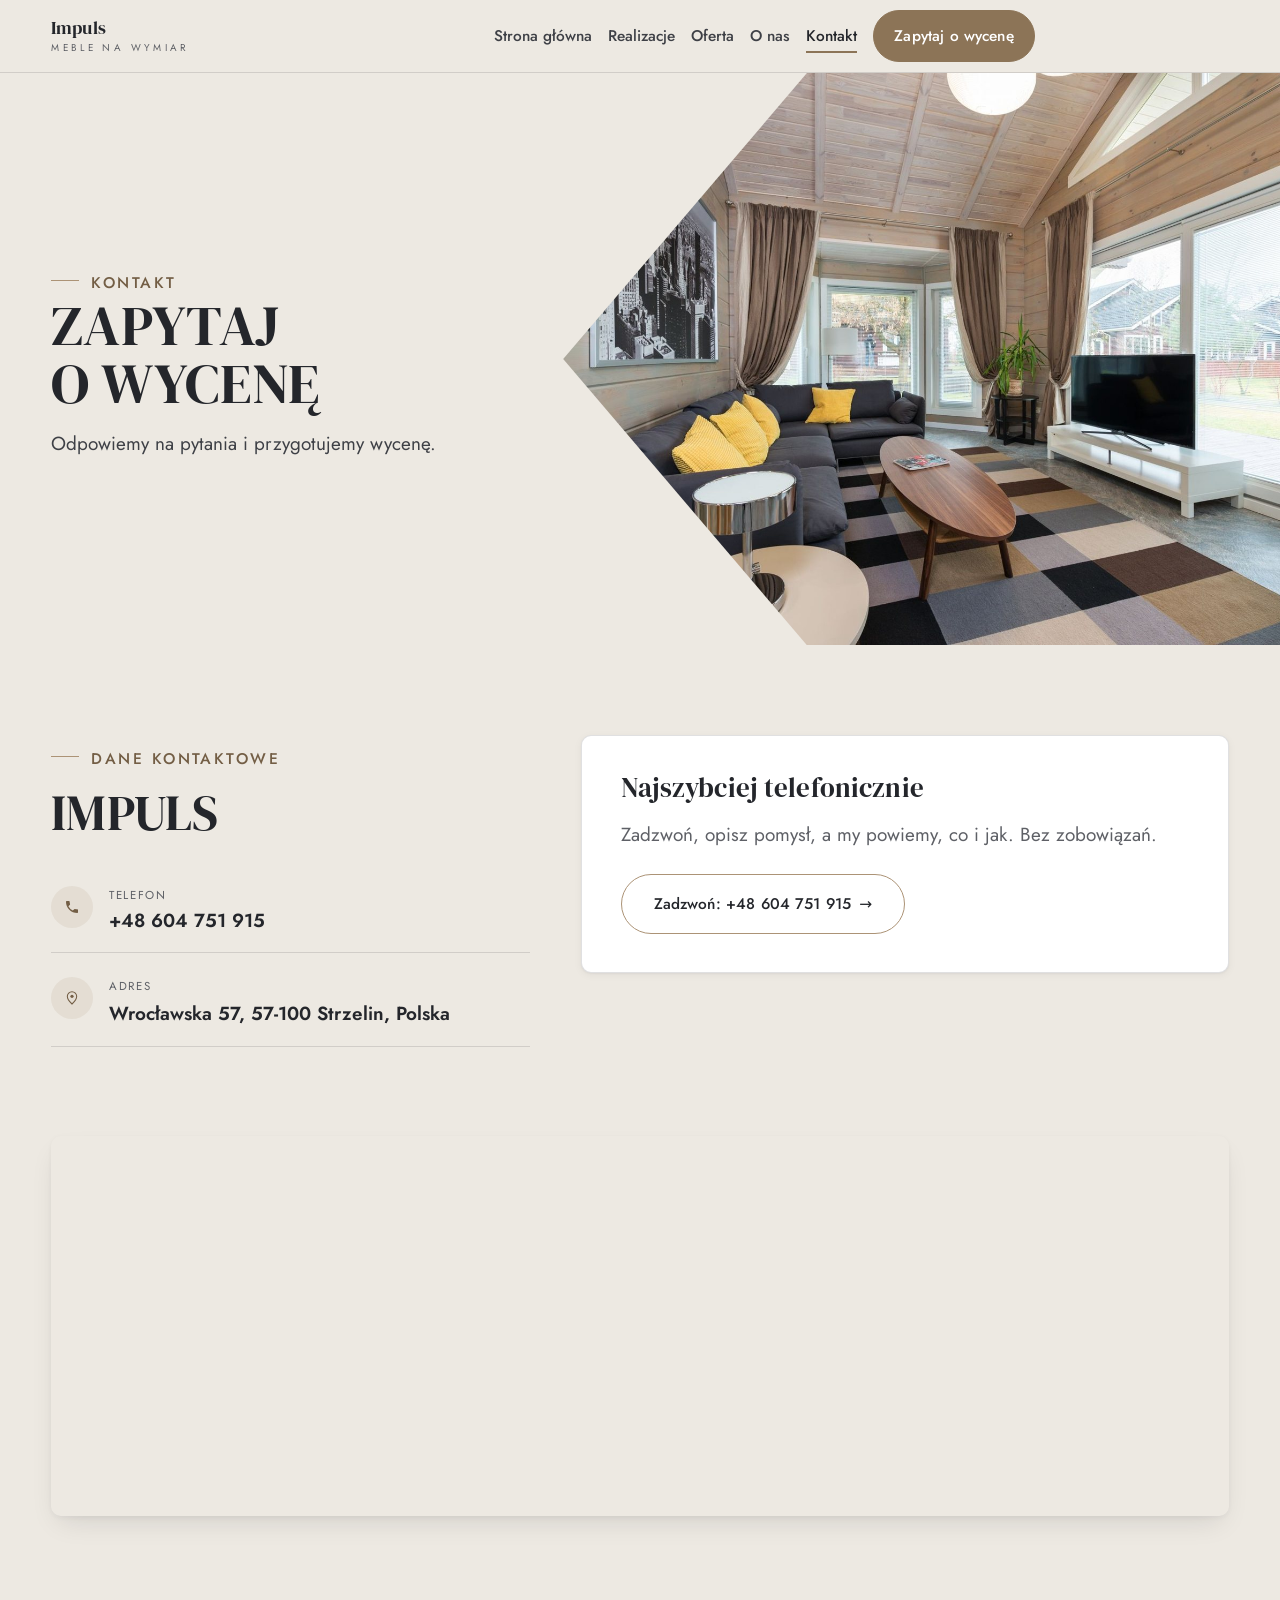
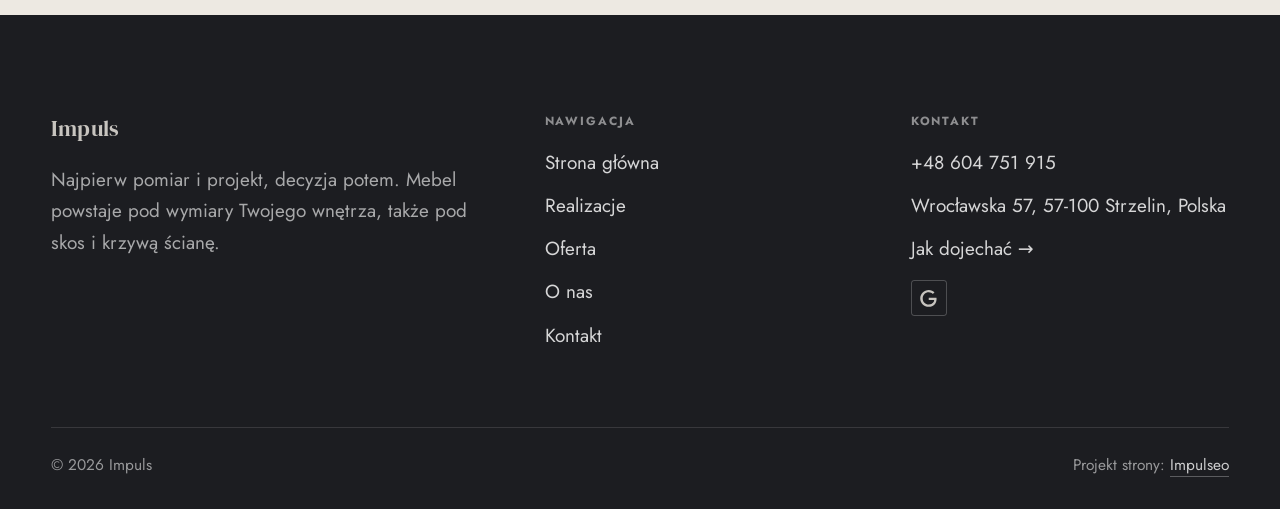
==== commit 0bd036e6: "[claude-edit][cmt:38f84799-9684-447b-8aaf-3cf04e6fedc5] skórka w stylu klindworthroofing.com: beż/gr" ====
--- a/kontakt.html
+++ b/kontakt.html
@@ -19,7 +19,7 @@
 <meta name="twitter:card" content="summary_large_image">
 <link rel="preconnect" href="https://fonts.googleapis.com">
 <link rel="preconnect" href="https://fonts.gstatic.com" crossorigin>
-<link href="https://fonts.googleapis.com/css2?family=Lora:wght@500;600;700&family=Manrope:wght@400;500;600&display=swap" rel="stylesheet">
+<link href="https://fonts.googleapis.com/css2?family=DM+Serif+Display&family=Jost:wght@400;500;600&display=swap" rel="stylesheet">
 <link rel="stylesheet" href="assets/styles.css?v=93b80f6c">
 </head>
 <body>
--- a/assets/styles.css
+++ b/assets/styles.css
@@ -1674,3 +1674,78 @@
 .btn-accent{color:#fff}
 .nav .nav-links a.btn-accent{color:#fff}
 .btn-accent[data-accent-d],.cta-d .btn-accent{color:#fff}
+
+/* ===== Skórka „klindworth” (24.10.2026, prośba Szymona): ciepły beż, grafit, złoto,
+   szeryfowe wersaliki, hero ze zdjęciem w romb, przyciski-pigułki z obrysem. WYGRYWA (ostatnia). ===== */
+:root{--accent:#8C7457;--accent-d:#735E45;--accent-soft:rgba(172,147,118,.14);--gold:#AC9376;
+  --paper:#EDE9E2;--paper-2:#E5E0D6;--paper-3:#DAD3C6;--ink:#24262B;--ink-soft:#3E4046;--muted:#5E6066;
+  --line:rgba(36,38,43,.14);--accent-text:#735E45;
+  --font-display:"DM Serif Display",Georgia,serif;--font-body:"Jost",system-ui,sans-serif}
+body{background:var(--paper);color:var(--ink);font-family:var(--font-body)}
+h1,h2,h3,.brand .name,.foot-brand .name{font-family:var(--font-display);font-weight:400;letter-spacing:.005em}
+h1,h2{text-transform:uppercase;line-height:1.02}
+.eyebrow{color:var(--accent-text);letter-spacing:.16em;font-weight:500}
+.eyebrow::before{background:var(--gold)}
+.nav{background:rgba(237,233,226,.94);backdrop-filter:blur(8px);border-bottom:1px solid var(--line)}
+.btn{border-radius:999px;font-weight:500;letter-spacing:.01em}
+.btn-accent{background:transparent;color:var(--ink);border:1px solid var(--gold);box-shadow:none}
+.btn-accent:hover{background:var(--ink);color:var(--paper);border-color:var(--ink)}
+.btn-ghost{border-radius:999px;border:1px solid var(--line);color:var(--ink);background:transparent}
+/* HERO: tekst po lewej na beżu, zdjęcie przycięte w romb po prawej */
+.hero-cine{background:var(--paper);border-bottom:0;min-height:clamp(600px,88vh,900px);min-height:clamp(600px,88svh,900px)}
+.hero-cine::after{display:none}
+.hero-cine>img{left:auto;right:0;width:62%;clip-path:polygon(38% 0,100% 0,100% 100%,38% 100%,0 50%);
+  -webkit-clip-path:polygon(38% 0,100% 0,100% 100%,38% 100%,0 50%)}
+.hero-cine .hero-copy{max-width:520px}
+.hero-cine .brandmark,.hero-cine .brandmark *{color:var(--gold)!important}
+.hero-cine .brandmark.bm-l{font-size:.9rem;letter-spacing:.2em;text-transform:uppercase;font-family:var(--font-body);margin-bottom:var(--space-4)}
+.hero-cine h1{color:var(--ink);font-size:clamp(2.4rem,1.6rem + 2.8vw,4rem)}
+.hero-cine .lead{color:var(--ink-soft)}
+.hero-cine .btn-on-dark{color:var(--ink);border-color:var(--line)}
+.hero-cine .g-badge-wrap,.hero-cine .hero-copy>div[style]{color:var(--ink)!important}
+/* PODSTRONY: nagłówek jak hero, romb po prawej */
+.pagehead{background:var(--paper);border-bottom:0;min-height:clamp(380px,52vh,560px);min-height:clamp(380px,52svh,560px);align-items:center}
+.pagehead::after{display:none}
+.pagehead img{left:auto;right:0;width:56%;clip-path:polygon(34% 0,100% 0,100% 100%,34% 100%,0 50%);
+  -webkit-clip-path:polygon(34% 0,100% 0,100% 100%,34% 100%,0 50%)}
+.pagehead .wrap{color:var(--ink)}
+.pagehead h1{color:var(--ink);text-shadow:none;max-width:12ch;font-size:clamp(2.2rem,1.5rem + 2.6vw,3.8rem)}
+.pagehead .eyebrow{color:var(--accent-text)}
+.pagehead .eyebrow::before{background:var(--gold)}
+.pagehead p{color:var(--ink-soft);text-shadow:none}
+/* sekcje, karty, kafle */
+.strip,.opinie-mini,.opinie{background:var(--paper-2)}
+.gateway{border-radius:0}
+.gateway img,.tile img,.svc-row-art img,.split-art img{border-radius:0}
+.cta{background:var(--ink);color:var(--paper)}
+.cta h2{color:var(--paper)}
+.cta .eyebrow{color:var(--gold)}
+.cta .btn-light{background:transparent;color:var(--paper);border:1px solid var(--gold)}
+.cta .btn-light:hover{background:var(--gold);color:var(--ink)}
+.cta .btn-ghost-cta{color:var(--paper);border-color:rgba(237,233,226,.35)}
+footer{background:#1C1D21;color:rgba(237,233,226,.82)}
+@media (max-width:760px){
+  .hero-cine{min-height:auto;flex-direction:column;align-items:stretch}
+  .hero-cine>img{position:relative;width:100%;height:46svh;order:2;
+    clip-path:polygon(0 18%,50% 0,100% 18%,100% 100%,0 100%);-webkit-clip-path:polygon(0 18%,50% 0,100% 18%,100% 100%,0 100%)}
+  .hero-cine .wrap{padding-block:var(--space-7) var(--space-5)}
+  .pagehead{flex-direction:column;align-items:stretch;min-height:auto}
+  .pagehead img{position:relative;width:100%;height:34svh;order:2;
+    clip-path:polygon(0 20%,50% 0,100% 20%,100% 100%,0 100%);-webkit-clip-path:polygon(0 20%,50% 0,100% 20%,100% 100%,0 100%)}
+  .pagehead .wrap{padding-block:var(--space-7) var(--space-4)}
+}
+.strip,.strip .k,.strip .v{color:var(--ink)!important}
+.strip .item{border-color:var(--gold)!important}
+.hero-cine .hero-copy{max-width:600px}
+.hero-cine h1{font-size:clamp(2.3rem,1.5rem + 2.4vw,3.6rem)}
+@media (max-width:760px){
+  .hero-cine .wrap,.pagehead .wrap{width:100%;max-width:100%;box-sizing:border-box}
+  .hero-cine .hero-copy{max-width:100%;min-width:0}
+  .hero-cine h1{font-size:clamp(1.9rem,1.2rem + 3.6vw,2.6rem);overflow-wrap:break-word}
+  .hero-cine .hero-actions{flex-wrap:wrap}
+}
+@media (max-width:760px){
+  .hero-cine .wrap,.pagehead .wrap{padding-inline:22px}
+  .hero-cine .lead{max-width:100%}
+  .hero-cine .hero-actions .btn{flex:1 1 auto;justify-content:center}
+}
